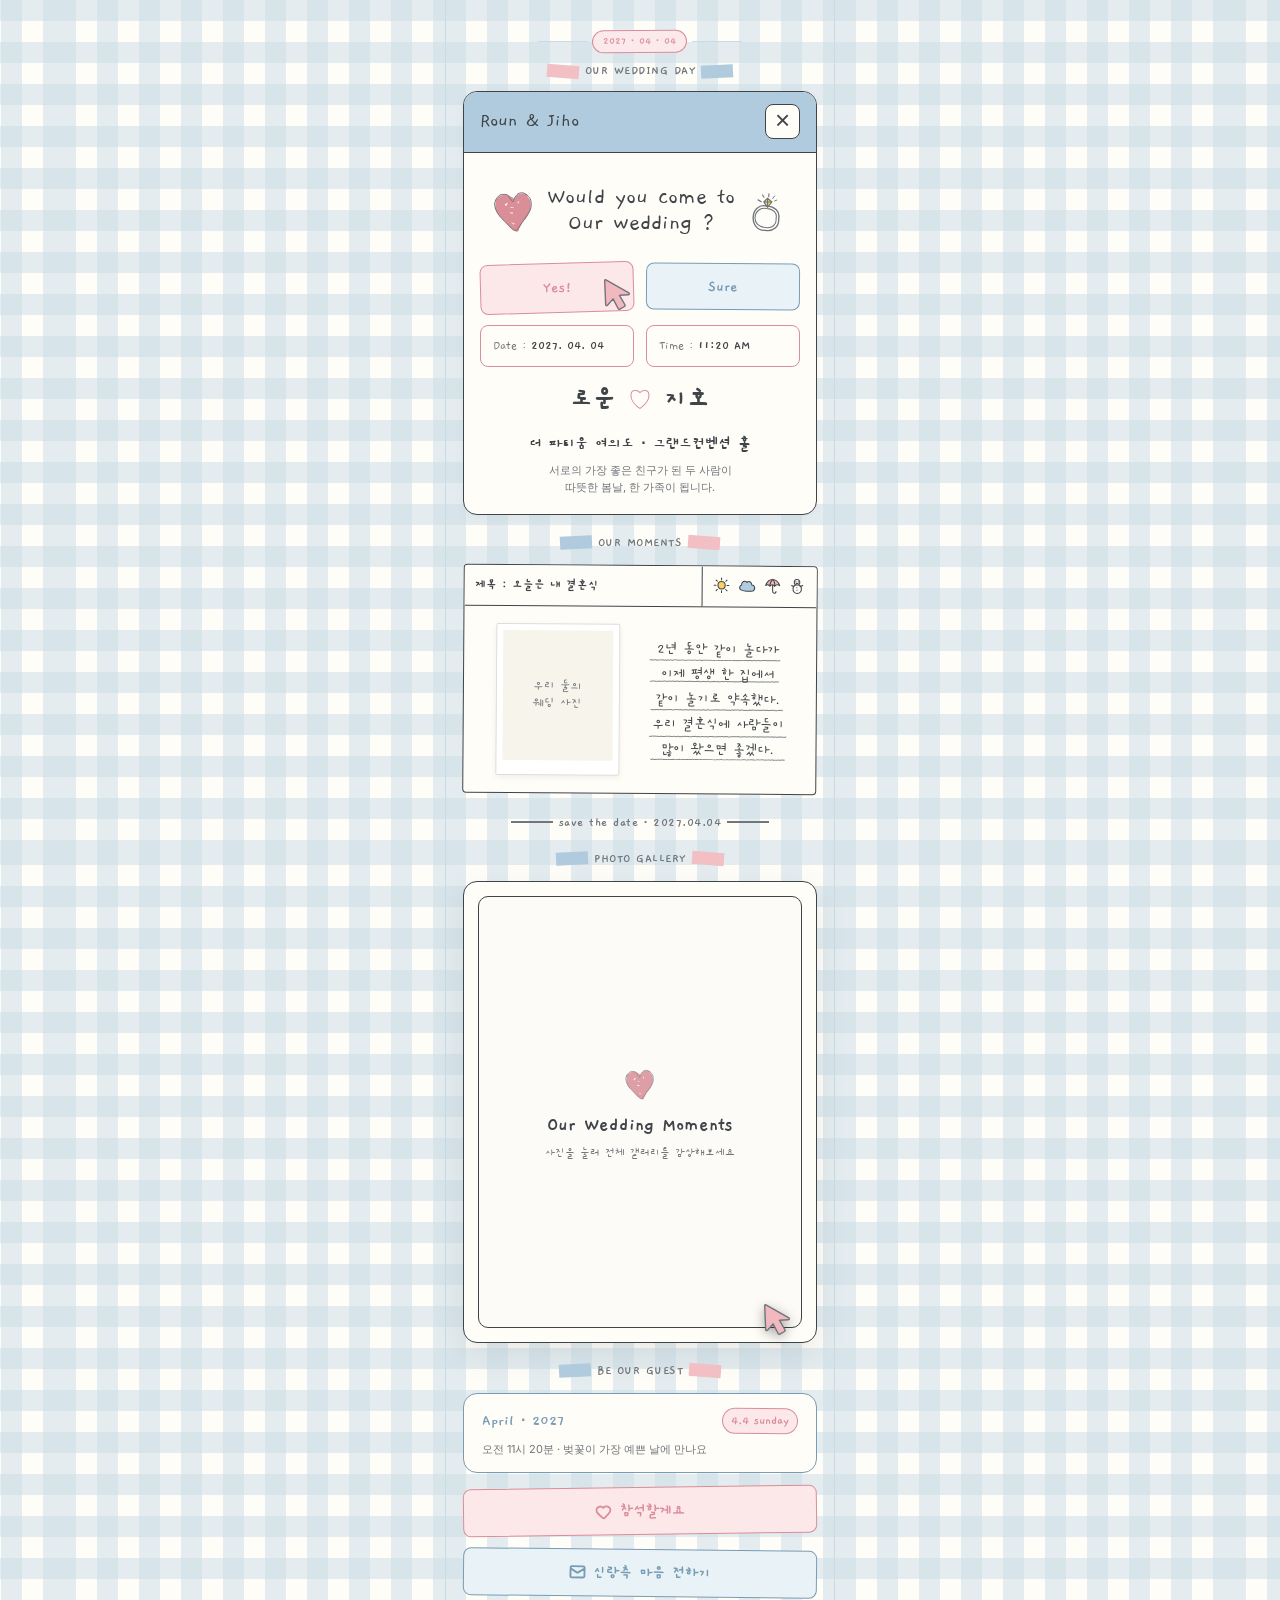
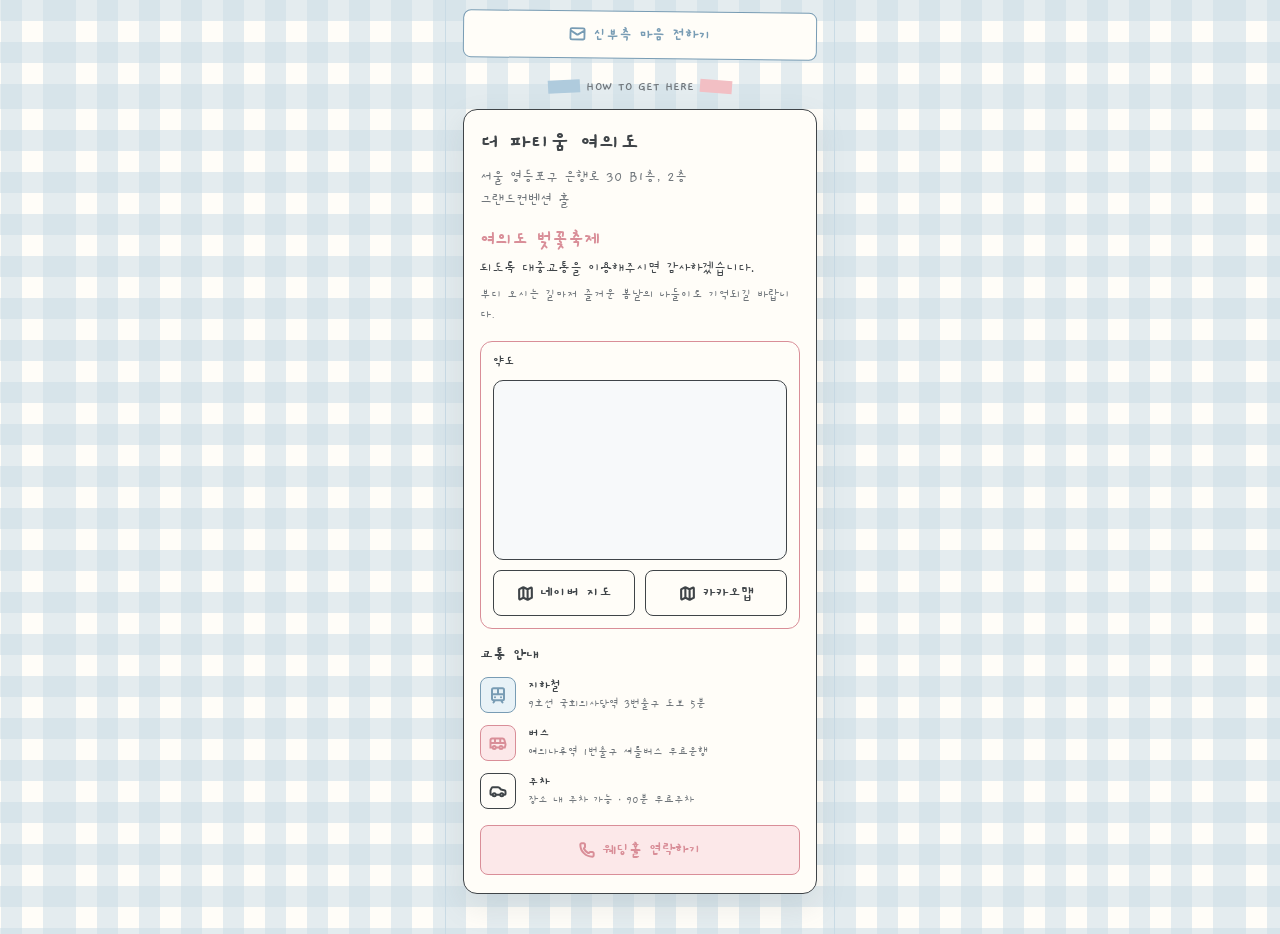
==== index.html @ 00b8d879 "feat: 모바일 청첩장 웹페이지 및 디자인 하네스 아키텍처 구축" ====
<!doctype html>
<html lang="ko">
  <head>
    <meta charset="UTF-8" />
    <meta name="viewport" content="width=device-width, initial-scale=1.0" />
    <title>로운 & 지호 모바일 청첩장</title>
    <link rel="stylesheet" href="css/style.css" />
    <!-- Naver Maps Open API v3 SDK (Injected securely via GitHub Secrets / Actions) -->
    <script type="text/javascript" src="https://oapi.map.naver.com/openapi/v3/maps.js?ncpKeyId=__NAVER_MAP_KEY__"></script>
  </head>
  <body>
    <div class="invitation-container">
      <!-- Checkered Background Paper -->
      <img src="assets/background_checkered_paper.svg" alt="" class="bg-checkered" aria-hidden="true" />

      <main class="content-layer">
        <!-- ======================================================
           Page 01 / Invitation
           ====================================================== -->
        <section class="page-section" id="section-invitation">
          <!-- Section divider tape -->
          <div class="tape-divider">
            <div class="tape-line"></div>
            <div class="sticker-badge">2027 · 04 · 04</div>
            <div class="tape-line"></div>
          </div>

          <!-- Tape label -->
          <div class="section-tape-label" style="margin-top: 10px; margin-bottom: 12px">
            <span class="tape-deco-pink"></span>
            <span class="tape-title">OUR WEDDING DAY</span>
            <span class="tape-deco-blue"></span>
          </div>

          <!-- Invitation Window -->
          <article class="window-card">
            <!-- Window Header -->
            <header class="window-header">
              <h1 class="window-header-title">Roun & Jiho</h1>
              <button type="button" class="window-close-btn" aria-label="닫기">×</button>
            </header>

            <!-- Window Content -->
            <div class="window-body">
              <!-- Invitation Question Box -->
              <div class="invitation-question-box">
                <img src="assets/icon_heart_large.svg" alt="" width="47" height="56" aria-hidden="true" />
                <p class="title-text">Would you come to<br />Our wedding ?</p>
                <img src="assets/ring_doodle.svg" alt="" width="45" height="45" aria-hidden="true" />
              </div>

              <!-- Response Choices -->
              <div class="response-choices-container">
                <button type="button" class="btn-choice-pink" id="btn-choice-yes">Yes!</button>
                <button type="button" class="btn-choice-blue" id="btn-choice-sure">Sure</button>
                <img src="assets/icon_cursor.svg" alt="" class="cursor-pointer-icon" width="24" height="24" aria-hidden="true" />
              </div>

              <!-- Schedule Fields -->
              <div class="schedule-row">
                <div class="info-field-badge">
                  <span class="info-field-label">Date :</span>
                  <span class="info-field-value">2027. 04. 04</span>
                </div>
                <div class="info-field-badge">
                  <span class="info-field-label">Time :</span>
                  <span class="info-field-value">11:20 AM</span>
                </div>
              </div>

              <!-- Couple Title -->
              <div class="couple-title-row">
                <span class="couple-name">로운</span>
                <span class="couple-heart">♡</span>
                <span class="couple-name">지호</span>
              </div>

              <!-- Venue Note -->
              <div class="venue-note">
                <p class="venue-note-title">더 파티움 여의도 · 그랜드컨벤션 홀</p>
                <p class="venue-note-sub">서로의 가장 좋은 친구가 된 두 사람이<br />따뜻한 봄날, 한 가족이 됩니다.</p>
              </div>
            </div>
          </article>

          <!-- Photo Diary Section Tape -->
          <div class="section-tape-label" style="margin-top: 20px; margin-bottom: 14px">
            <span class="tape-deco-blue"></span>
            <span class="tape-title">OUR MOMENTS</span>
            <span class="tape-deco-pink"></span>
          </div>

          <!-- Newspaper / Photo Diary Card -->
          <article class="newspaper-card">
            <header class="newspaper-header">
              <div class="newspaper-title-cell">
                <span>제목 : 오늘은 내 결혼식</span>
              </div>
              <div class="newspaper-weather-cell">
                <img src="assets/icon_sun.svg" alt="맑음" width="19" height="19" />
                <img src="assets/icon_cloud.svg" alt="구름" width="19" height="19" />
                <img src="assets/icon_rain.svg" alt="비" width="19" height="19" />
                <img src="assets/icon_snowman.svg" alt="눈사람" width="19" height="19" />
              </div>
            </header>
            <div class="newspaper-body">
              <div class="polaroid-photo-frame">
                <div class="polaroid-img" style="display: flex; align-items: center; justify-content: center; font-size: 13px; color: var(--color-muted); text-align: center; line-height: 1.3">우리 둘의<br />웨딩 사진</div>
              </div>
              <div class="diary-text-col">
                <img src="assets/handwritten_underlines.svg" alt="" class="diary-underlines" aria-hidden="true" />
                <p class="diary-p">2년 동안 같이 놀다가<br />이제 평생 한 집에서<br />같이 놀기로 약속했다.</p>
                <p class="diary-p">우리 결혼식에 사람들이<br />많이 왔으면 좋겠다.</p>
              </div>
            </div>
          </article>

          <!-- Save the Date Note -->
          <div class="section-tape-label" style="margin: 20px">
            <div style="width: 42px; height: 2px; background-color: var(--color-muted)"></div>
            <span class="tape-title" style="font-size: 13px">save the date · 2027.04.04</span>
            <div style="width: 42px; height: 2px; background-color: var(--color-muted)"></div>
          </div>
          <!-- ======================================================
           Page 02 / Story & Gallery
           ====================================================== -->
          <section class="page-section" id="section-story">
            <!-- Gallery Section Tape -->
            <div class="section-tape-label" style="margin-top: 20px; margin-bottom: 14px">
              <span class="tape-deco-blue"></span>
              <span class="tape-title">PHOTO GALLERY</span>
              <span class="tape-deco-pink"></span>
            </div>

            <!-- Photo Gallery Card -->
            <article class="photo-card" id="btn-gallery-open">
              <div class="photo-card-inner">
                <div class="photo-frame-cover">
                  <!-- 대표 웨딩 사진 (src에 실제 사진 파일 경로를 지정하세요) -->
                  <img src="assets/photo_main.jpg" alt="대표 웨딩 사진" class="photo-main-img" onerror="this.style.display='none'; this.nextElementSibling.style.display='flex';" />
                  
                  <!-- 사진이 없을 때 기본 표시되는 프레임 -->
                  <div class="photo-placeholder-content" style="display: none;">
                    <img src="assets/icon_heart_large.svg" alt="" width="36" height="42" class="photo-placeholder-heart" />
                    <span class="photo-cover-text">Our Wedding Moments</span>
                    <span class="photo-cover-sub">사진을 눌러 전체 갤러리를 감상해보세요</span>
                  </div>
                </div>

                <!-- Bottom-Right Cursor Icon -->
                <div class="photo-cursor-badge">
                  <img src="assets/icon_cursor.svg" alt="" class="cursor-pointer-icon" width="30" height="32" aria-hidden="true" />
                </div>
              </div>
            </article>
          </section>
          <!-- Calendar Sticker Box -->
           <section class="page-section" id="section-directions" style="margin-top: 10px">
          
          <div class="section-tape-label" style="margin-bottom: 14px; margin-top: 20px;">
            <span class="tape-deco-blue"></span>
            <span class="tape-title">BE OUR GUEST</span>
            <span class="tape-deco-pink"></span>
          </div>
          <div class="calendar-card">
            <div class="calendar-header">
              <span class="calendar-month">April · 2027</span>
              <span class="calendar-date-pill">4.4 sunday</span>
            </div>
            <p class="calendar-desc">오전 11시 20분 · 벚꽃이 가장 예쁜 날에 만나요</p>
          </div>

          <!-- Bottom Response Buttons -->
          <div class="response-choices-container" style="margin-top: 14px">
            <button type="button" class="btn-choice-pink" style="height: 48.4px" id="btn-attend">
              <img src="assets/icon_heart_small.svg" alt="" width="17" height="17" aria-hidden="true" />
              <span>참석할게요</span>
            </button>
          </div>
          <div class="response-choices-container" style="margin-top: 14px">
            <button type="button" class="btn-choice-blue" style="height: 47.8px" id="btn-convey">
              <img src="assets/icon_mail.svg" alt="" width="17" height="17" aria-hidden="true" />
              <span>신랑측 마음 전하기</span>
            </button>
          </div>
          <div class="response-choices-container" style="margin-top: 14px">
            <button type="button" class="btn-choice-white" style="height: 47.8px" id="btn-convey">
              <img src="assets/icon_mail.svg" alt="" width="17" height="17" aria-hidden="true" />
              <span>신부측 마음 전하기</span>
            </button>
          </div>
        </section>

        <!-- ======================================================
           Page 03 / Directions
           ====================================================== -->
        <section class="page-section" id="section-directions" style="margin-top: 20px">
          <!-- Directions Section Tape -->
          <div class="section-tape-label" style="margin-bottom: 14px">
            <span class="tape-deco-blue"></span>
            <span class="tape-title">HOW TO GET HERE</span>
            <span class="tape-deco-pink"></span>
          </div>

          <!-- Way to Venue Card -->
          <article class="directions-card">
            <!-- Venue Header -->
            <div class="venue-header-box">
              <h2 class="venue-name-lg">더 파티움 여의도</h2>
              <p class="venue-address-text">서울 영등포구 은행로 30 B1층, 2층<br />그랜드컨벤션 홀</p>
            </div>

            <!-- Festival Notice -->
            <div class="notice-box">
              <h3 class="notice-badge-title">여의도 벚꽃축제</h3>
              <p class="notice-main-text">되도록 대중교통을 이용해주시면 감사하겠습니다.</p>
              <p class="notice-sub-text">부디 오시는 길마저 즐거운 봄날의 나들이로 기억되길 바랍니다.</p>
            </div>

            <!-- Mini Map Box -->
            <div class="mini-map-box">
              <span class="mini-map-header">약도</span>

              <div class="mini-map-canvas" id="map-area"></div>

              <!-- Map Provider App Buttons -->
              <div class="map-provider-buttons">
                <a href="https://map.naver.com" target="_blank" rel="noopener noreferrer" class="btn-map-app">
                  <img src="assets/icon_map.svg" alt="" width="17" height="17" aria-hidden="true" />
                  <span>네이버 지도</span>
                </a>
                <a href="https://map.kakao.com" target="_blank" rel="noopener noreferrer" class="btn-map-app">
                  <img src="assets/icon_map.svg" alt="" width="17" height="17" aria-hidden="true" />
                  <span>카카오맵</span>
                </a>
              </div>
            </div>

            <!-- Transportation Rows -->
            <div class="transport-section">
              <h3 class="transport-heading">교통 안내</h3>

              <!-- Subway -->
              <div class="transport-row">
                <div class="transport-icon-box transport-icon-subway">
                  <img src="assets/icon_train.svg" alt="지하철" width="18" height="18" />
                </div>
                <div class="transport-info-col">
                  <span class="transport-type-label">지하철</span>
                  <p class="transport-detail-desc">9호선 국회의사당역 3번출구 도보 5분</p>
                </div>
              </div>

              <!-- Bus -->
              <div class="transport-row">
                <div class="transport-icon-box transport-icon-bus">
                  <img src="assets/icon_bus.svg" alt="버스" width="18" height="18" />
                </div>
                <div class="transport-info-col">
                  <span class="transport-type-label">버스</span>
                  <p class="transport-detail-desc">여의나루역 1번출구 셔틀버스 무료운행<br /></p>
                </div>
              </div>

              <!-- Parking -->
              <div class="transport-row">
                <div class="transport-icon-box transport-icon-parking">
                  <img src="assets/icon_car.svg" alt="주차" width="18" height="18" />
                </div>
                <div class="transport-info-col">
                  <span class="transport-type-label">주차</span>
                  <p class="transport-detail-desc">장소 내 주차 가능 · 90분 무료주차</p>
                </div>
              </div>
            </div>

            <!-- Actions: Contact Hall -->
            <a href="tel:02-784-0000" class="btn-contact-hall">
              <img src="assets/icon_phone.svg" alt="" width="16" height="16" aria-hidden="true" />
              <span>웨딩홀 연락하기</span>
            </a>
          </article>
        </section>
      </main>
    </div>

    <!-- Fullscreen Photo Gallery Modal -->
    <div id="gallery-modal" class="gallery-fullscreen-modal" aria-hidden="true">
      <!-- White Close Button on Top Right -->
      <button type="button" class="gallery-modal-close-btn" id="btn-gallery-close" aria-label="닫기">×</button>

      <!-- Horizontal Photo Slider -->
      <div class="gallery-slider-container">
        <div class="gallery-slide-item">
          <img src="assets/photo_01.jpg" alt="웨딩 사진 1" class="gallery-slide-img" onerror="this.style.display='none'; this.nextElementSibling.style.display='flex';" />
          <div class="gallery-slide-fallback" style="display: none;">웨딩 사진 01</div>
        </div>
        <div class="gallery-slide-item">
          <img src="assets/photo_02.jpg" alt="웨딩 사진 2" class="gallery-slide-img" onerror="this.style.display='none'; this.nextElementSibling.style.display='flex';" />
          <div class="gallery-slide-fallback" style="display: none;">웨딩 사진 02</div>
        </div>
        <div class="gallery-slide-item">
          <img src="assets/photo_03.jpg" alt="웨딩 사진 3" class="gallery-slide-img" onerror="this.style.display='none'; this.nextElementSibling.style.display='flex';" />
          <div class="gallery-slide-fallback" style="display: none;">웨딩 사진 03</div>
        </div>
        <div class="gallery-slide-item">
          <img src="assets/photo_04.jpg" alt="웨딩 사진 4" class="gallery-slide-img" onerror="this.style.display='none'; this.nextElementSibling.style.display='flex';" />
          <div class="gallery-slide-fallback" style="display: none;">웨딩 사진 04</div>
        </div>
        <div class="gallery-slide-item">
          <img src="assets/photo_05.jpg" alt="웨딩 사진 5" class="gallery-slide-img" onerror="this.style.display='none'; this.nextElementSibling.style.display='flex';" />
          <div class="gallery-slide-fallback" style="display: none;">웨딩 사진 05</div>
        </div>
        <div class="gallery-slide-item">
          <img src="assets/photo_06.jpg" alt="웨딩 사진 6" class="gallery-slide-img" onerror="this.style.display='none'; this.nextElementSibling.style.display='flex';" />
          <div class="gallery-slide-fallback" style="display: none;">웨딩 사진 06</div>
        </div>
      </div>
    </div>

    <script src="js/main.js"></script>
  </body>
</html>
---- css/style.css ----
@import url("https://fonts.googleapis.com/css2?family=Gaegu:wght@400;700&family=Inter:wght@400;700&display=swap");

:root {
  /* Color Tokens */
  --bg-canvas: #eae7df;
  --bg-paper: #fffdf8;
  --color-slate: #3f4448;
  --color-muted: #70767b;

  --color-pink-primary: #d98e98;
  --color-pink-accent: #72689c;
  --color-pink-tape: #f2bfc4;
  --color-pink-badge: #fbe9eb;
  --color-pink-btn: #fce8e9;

  --color-blue-primary: #789cb4;
  --color-blue-accent: #afcbdd;
  --color-blue-border: #c9dbe5;
  --color-blue-soft: #e8f2f7;

  /* Typography */
  --font-gaegu: "Gaegu", cursive, sans-serif;
  --font-inter: "Inter", sans-serif;

  /* Layout */
  --container-width: 390px;
}

* {
  box-sizing: border-box;
  margin: 0;
  padding: 0;
}

button,
input,
select,
textarea,
a {
  font-family: inherit;
}

body {
  background-color: var(--bg-paper);
  background-image: url("../assets/background_checkered_paper.svg");
  background-repeat: repeat;
  background-position: top center;
  background-size: 390px auto;
  color: var(--color-slate);
  font-family: var(--font-gaegu);
  display: flex;
  justify-content: center;
  align-items: flex-start;
  min-height: 100vh;
  margin: 0;
  padding: 0;
  -webkit-font-smoothing: antialiased;
  -moz-osx-font-smoothing: grayscale;
  text-rendering: optimizeLegibility;
}

.invitation-container {
  position: relative;
  width: 100%;
  max-width: var(--container-width);
  min-height: 100vh;
  background-color: transparent;
  border-left: 1px solid var(--color-blue-border);
  border-right: 1px solid var(--color-blue-border);
  padding: 30px 17px 40px;
  display: flex;
  flex-direction: column;
  gap: 16px;
}

.bg-checkered {
  display: none;
}

.content-layer {
  position: relative;
  z-index: 10;
  display: flex;
  flex-direction: column;
  gap: 20px;
  width: 100%;
}

/* ==========================================================
   2단계 & 3단계: 공통 UI 컴포넌트 및 레이아웃 스타일
   ========================================================== */

/* 1. Section Divider Tape & Badges */
.tape-divider {
  display: flex;
  align-items: center;
  justify-content: center;
  gap: 4px;
}

.tape-line {
  width: 50px;
  height: 1.5px;
  background-color: var(--color-blue-border);
}

.sticker-badge {
  display: inline-flex;
  align-items: center;
  justify-content: center;
  padding: 3px 10px;
  background-color: var(--color-pink-badge);
  border: 1px solid var(--color-pink-primary);
  border-radius: 999px;
  color: var(--color-pink-primary);
  font-size: 11px;
  font-weight: 700;
  white-space: nowrap;
  transform: rotate(-0.5deg);
}

.section-tape-label {
  display: flex;
  align-items: center;
  justify-content: center;
  gap: 6px;
}

.tape-deco-pink {
  width: 32px;
  height: 13px;
  background-color: var(--color-pink-tape);
  display: inline-block;
  transform: rotate(4.1deg);
}

.tape-deco-blue {
  width: 32px;
  height: 13px;
  background-color: var(--color-blue-accent);
  display: inline-block;
  transform: rotate(-2.9deg);
}

.tape-title {
  font-size: 13px;
  font-weight: 700;
  color: var(--color-muted);
  letter-spacing: 0.5px;
}

/* 2. Window Container Component */
.window-card {
  width: 100%;
  background-color: var(--bg-paper);
  border: 1.4px solid var(--color-slate);
  border-radius: 14px;
  overflow: hidden;
  box-shadow: 0 4px 12px rgba(0, 0, 0, 0.03);
}

.window-header {
  height: 60.5px;
  padding: 0 16px;
  background-color: var(--color-blue-accent);
  border-bottom: 1.5px solid var(--color-slate);
  display: flex;
  justify-content: space-between;
  align-items: center;
}

.window-header-title {
  font-size: 20px;
  font-weight: 400;
  color: var(--color-slate);
}

.window-close-btn {
  width: 34.6px;
  height: 34.6px;
  background-color: var(--bg-paper);
  border: 1.5px solid var(--color-slate);
  border-radius: 8px;
  display: flex;
  align-items: center;
  justify-content: center;
  font-size: 26px;
  line-height: 1;
  color: var(--color-slate);
  cursor: pointer;
  transition:
    transform 0.15s ease,
    background-color 0.15s ease;
}

.window-close-btn:active {
  transform: scale(0.92);
  background-color: var(--color-pink-btn);
}

.window-body {
  padding: 18px 16px;
  display: flex;
  flex-direction: column;
  gap: 12px;
}

/* 3. Invitation Question & Cursor */
.invitation-question-box {
  display: flex;
  align-items: center;
  justify-content: space-between;
  padding: 0 10px;
  min-height: 80px;
}

.invitation-question-box .title-text {
  font-size: 24px;
  font-weight: 400;
  line-height: 1.05;
  text-align: center;
  color: var(--color-slate);
}

.response-choices-container {
  position: relative;
  display: flex;
  gap: 12px;
  width: 100%;
}

.btn-choice-white {
  flex: 1;
  height: 50.3px;
  background-color: var(--bg-paper);
  border: 1.2px solid var(--color-blue-primary);
  border-radius: 8px;
  display: flex;
  align-items: center;
  justify-content: center;
  gap: 8px;
  font-size: 16px;
  font-weight: 700;
  color: var(--color-blue-primary);
  cursor: pointer;
  text-decoration: none;
  font-family: inherit;
  transition:
    transform 0.12s ease,
    opacity 0.12s ease;
}

/* 체크1 */
.btn-choice-pink {
  flex: 1;
  height: 50.3px;
  background-color: var(--color-pink-btn);
  border: 1.2px solid var(--color-pink-primary);
  border-radius: 8px;
  display: flex;
  align-items: center;
  justify-content: center;
  gap: 8px;
  font-size: 16px;
  font-weight: 700;
  color: var(--color-pink-primary);
  cursor: pointer;
  text-decoration: none;
  font-family: inherit;
  transition:
    transform 0.12s ease,
    opacity 0.12s ease;
}

#btn-choice-yes {
  transform: rotate(-1.6deg);
}

#btn-choice-yes:active {
  transform: rotate(-1.6deg) scale(0.96);
  opacity: 0.85;
}

#btn-attend {
  transform: rotate(-0.8deg);
}

#btn-attend:active {
  transform: rotate(-0.8deg) scale(0.96);
  opacity: 0.85;
}

.btn-choice-blue {
  flex: 1;
  height: 47px;
  background-color: var(--color-blue-soft);
  border: 1.2px solid var(--color-blue-primary);
  border-radius: 8px;
  display: flex;
  align-items: center;
  justify-content: center;
  gap: 8px;
  font-size: 16px;
  font-weight: 700;
  color: var(--color-blue-primary);
  cursor: pointer;
  text-decoration: none;
  font-family: inherit;
  transition:
    transform 0.12s ease,
    opacity 0.12s ease;
}

#btn-choice-sure {
  transform: rotate(0.4deg);
}

#btn-choice-sure:active {
  transform: rotate(0.4deg) scale(0.96);
  opacity: 0.85;
}

#btn-convey {
  transform: rotate(0.6deg);
}

#btn-convey:active {
  transform: rotate(0.6deg) scale(0.96);
  opacity: 0.85;
}

.cursor-pointer-icon {
  position: absolute;
  top: 16px;
  left: 38%;
  pointer-events: none;
  z-index: 5;
  animation: floatCursor 2s ease-in-out infinite;
}

@keyframes floatCursor {
  0%,
  100% {
    transform: translateY(0);
  }
  50% {
    transform: translateY(-4px);
  }
}

/* 4. Schedule & Info Fields */
.schedule-row {
  display: flex;
  gap: 12px;
  width: 100%;
}

.info-field-badge {
  flex: 1;
  height: 42px;
  padding: 0 12px;
  background-color: var(--bg-paper);
  border: 1px solid var(--color-pink-primary);
  border-radius: 8px;
  display: flex;
  align-items: center;
  gap: 4px;
}

.info-field-label {
  font-size: 13px;
  font-weight: 400;
  color: var(--color-muted);
}

.info-field-value {
  font-size: 13px;
  font-weight: 700;
  color: var(--color-slate);
}

/* 5. Couple Title Row */
.couple-title-row {
  display: flex;
  align-items: center;
  justify-content: center;
  gap: 12px;
  padding: 4px 0;
}

.couple-name {
  font-size: 28px;
  font-weight: 700;
  color: var(--color-slate);
}

.couple-heart {
  font-size: 24px;
  color: var(--color-pink-primary);
}

.venue-note {
  display: flex;
  flex-direction: column;
  gap: 8px;
  text-align: center;
}

.venue-note-title {
  font-size: 16px;
  font-weight: 700;
  color: var(--color-slate);
}

.venue-note-sub {
  font-family: var(--font-inter);
  font-size: 11px;
  line-height: 1.55;
  color: var(--color-muted);
}

/* 6. Calendar Sticker Box */
.calendar-card {
  width: 100%;
  background-color: var(--bg-paper);
  border: 1px solid var(--color-blue-primary);
  border-radius: 14px;
  padding: 14px 18px;
  display: flex;
  flex-direction: column;
  gap: 8px;
}

.calendar-header {
  display: flex;
  justify-content: space-between;
  align-items: center;
}

.calendar-month {
  font-size: 16px;
  font-weight: 700;
  color: var(--color-blue-primary);
}

.calendar-date-pill {
  padding: 4px 8px;
  background-color: var(--color-pink-btn);
  border: 1px solid var(--color-pink-primary);
  border-radius: 99px;
  font-size: 13px;
  font-weight: 700;
  color: var(--color-pink-primary);
  transform: rotate(0.4deg);
}

.calendar-desc {
  font-family: var(--font-inter);
  font-size: 11px;
  line-height: 1.45;
  color: var(--color-muted);
}

/* 7. Newspaper / Photo Diary Card */
.newspaper-card {
  position: relative;
  width: 100%;
  background-color: var(--bg-paper);
  border: 1.6px solid var(--color-slate);
  border-radius: 4px;
  overflow: hidden;
  transform: rotate(0.4deg);
}

.newspaper-header {
  height: 40.5px;
  background-color: var(--bg-paper);
  border-bottom: 1.6px solid var(--color-slate);
  display: flex;
  justify-content: space-between;
  align-items: stretch;
}

.newspaper-title-cell {
  flex: 1;
  padding: 6px 10px;
  border-right: 1.6px solid var(--color-slate);
  display: flex;
  align-items: center;
  font-size: 13px;
  font-weight: 700;
  color: var(--color-slate);
}

.newspaper-weather-cell {
  padding: 6px 10px;
  display: flex;
  align-items: center;
  gap: 6px;
}

.newspaper-body {
  padding: 12px;
  display: flex;
  align-items: center;
  justify-content: center;
  gap: 12px;
  min-height: 186.5px;
}

.polaroid-photo-frame {
  margin-left: 20px;
  padding: 6px 6px 14px;
  background-color: #ffffff;
  border: 1px solid #e0ded7;
  border-radius: 2px;
  box-shadow: 0 2px 6px rgba(0, 0, 0, 0.06);
  flex-shrink: 0;
}

.polaroid-img {
  width: 110px;
  height: 130px;
  object-fit: cover;
  display: block;
  background-color: #f7f4ec;
}

.diary-text-col {
  position: relative;
  flex: 1;
  display: flex;
  flex-direction: column;
  align-items: center;
  justify-content: center;
  text-align: center;
  gap: 0;
}

.diary-p {
  font-size: 15px;
  font-weight: 400;
  line-height: 25px;
  color: var(--color-slate);
  text-align: center;
  margin: 0;
  position: relative;
  z-index: 2;
}

.diary-underlines {
  position: absolute;
  top: 22px;
  left: 50%;
  transform: translateX(-50%);
  pointer-events: none;
  z-index: 1;
  width: 138px;
  height: 101px;
  opacity: 0.85;
}

/* 8. Photo Card (Styled after directions-card) */
.photo-card {
  width: 100%;
  background-color: var(--bg-paper);
  border: 1.4px solid var(--color-slate);
  border-radius: 14px;
  padding: 14px;
  display: flex;
  flex-direction: column;
  box-shadow: 0px 12px 30px 0px rgba(107, 122, 130, 0.14);
  cursor: pointer;
  transition: transform 0.15s ease, box-shadow 0.15s ease;
}

.photo-card:active {
  transform: scale(0.985);
}

.photo-card-inner {
  position: relative;
  width: 100%;
}

.photo-frame-cover {
  width: 100%;
  aspect-ratio: 3 / 4;
  background-color: #fdfbf7;
  border: 1.2px solid var(--color-slate);
  border-radius: 10px;
  display: flex;
  align-items: center;
  justify-content: center;
  overflow: hidden;
  position: relative;
}

.photo-main-img {
  width: 100%;
  height: 100%;
  object-fit: cover;
  display: block;
}

.photo-placeholder-content {
  width: 100%;
  height: 100%;
  display: flex;
  flex-direction: column;
  align-items: center;
  justify-content: center;
  text-align: center;
  gap: 8px;
  padding: 24px 16px;
}

.photo-placeholder-heart {
  opacity: 0.85;
}

.photo-cover-text {
  font-size: 20px;
  font-weight: 700;
  color: var(--color-slate);
}

.photo-cover-sub {
  font-size: 12px;
  color: var(--color-muted);
}

/* Bottom-Right Cursor Hint */
.photo-cursor-badge {
  position: absolute;
  right: 40px;
  bottom: 40px;
  display: flex;
  align-items: center;
  justify-content: center;
  filter: drop-shadow(0px 3px 6px rgba(0, 0, 0, 0.35));
  animation: cursorBadgeBounce 1.8s infinite ease-in-out;
  z-index: 10;
  pointer-events: none;
}

.cursor-pointer-icon {
  width: 30px !important;
  height: 32px !important;
  display: block;
  flex-shrink: 0;
}

@keyframes cursorBadgeBounce {
  0%, 100% {
    transform: translateY(0);
  }
  50% {
    transform: translateY(-4px);
  }
}

/* ==========================================================
   Full Screen Photo Gallery Modal (Minimal Swipe Slider)
   ========================================================== */
.gallery-fullscreen-modal {
  position: fixed;
  inset: 0;
  z-index: 9999;
  display: none;
  background-color: rgba(0, 0, 0, 0.96);
  touch-action: pan-x;
  user-select: none;
  -webkit-user-select: none;
}

.gallery-fullscreen-modal.show {
  display: block;
}

/* White Close Button (Top-Right) */
.gallery-modal-close-btn {
  position: absolute;
  top: 16px;
  right: 18px;
  z-index: 10001;
  background: none;
  border: none;
  color: #ffffff;
  font-size: 24px;
  font-weight: 200;
  line-height: 1;
  cursor: pointer;
  padding: 8px;
  opacity: 0.65;
  transition: opacity 0.15s ease, transform 0.15s ease;
}

.gallery-modal-close-btn:active {
  opacity: 0.35;
  transform: scale(0.92);
}

/* Horizontal Slider Container */
.gallery-slider-container {
  width: 100vw;
  height: 100vh;
  display: flex;
  overflow-x: auto;
  overflow-y: hidden;
  scroll-snap-type: x mandatory;
  -webkit-overflow-scrolling: touch;
  scrollbar-width: none;
}

.gallery-slider-container::-webkit-scrollbar {
  display: none;
}

/* Slide Item */
.gallery-slide-item {
  flex: 0 0 100vw;
  width: 100vw;
  height: 100vh;
  scroll-snap-align: center;
  scroll-snap-stop: always;
  display: flex;
  align-items: center;
  justify-content: center;
  padding: 0;
  box-sizing: border-box;
  position: relative;
  overflow: hidden;
}

.gallery-slide-img {
  width: 100vw;
  height: 100vh;
  object-fit: cover;
  border-radius: 0;
  box-shadow: none;
  display: block;
}

.gallery-slide-fallback {
  width: 100vw;
  height: 100vh;
  background-color: #1a1e22;
  border: 1px dashed rgba(255, 255, 255, 0.2);
  display: flex;
  align-items: center;
  justify-content: center;
  color: rgba(255, 255, 255, 0.7);
  font-size: 18px;
  font-weight: 400;
  letter-spacing: 0.5px;
}

/* 9. Directions / Map Card */
.directions-card {
  width: 100%;
  background-color: var(--bg-paper);
  border: 1.4px solid var(--color-slate);
  border-radius: 14px;
  padding: 18px 16px;
  display: flex;
  flex-direction: column;
  gap: 16px;
  box-shadow: 0px 12px 30px 0px rgba(107, 122, 130, 0.14);
}

.venue-header-box {
  display: flex;
  flex-direction: column;
  gap: 8px;
}

.venue-name-lg {
  font-size: 24px;
  font-weight: 700;
  color: var(--color-slate);
}

.venue-address-text {
  font-size: 15px;
  font-weight: 400;
  line-height: 1.55;
  color: var(--color-muted);
}

.notice-box {
  display: flex;
  flex-direction: column;
  gap: 4px;
}

.notice-badge-title {
  font-size: 20px;
  font-weight: 700;
  color: var(--color-pink-primary);
}

.notice-main-text {
  font-size: 15px;
  font-weight: 400;
  line-height: 1.55;
  color: var(--color-slate);
}

.notice-sub-text {
  font-size: 13px;
  font-weight: 400;
  line-height: 1.55;
  color: var(--color-muted);
}

/* Mini Map & Actions */
.mini-map-box {
  background-color: var(--bg-paper);
  border: 1.2px solid var(--color-pink-primary);
  border-radius: 12px;
  padding: 12px;
  display: flex;
  flex-direction: column;
  gap: 10px;
}

.mini-map-header {
  font-size: 13px;
  font-weight: 700;
  color: var(--color-slate);
}

.mini-map-canvas {
  height: 180px;
  width: 100%;
  background-color: #f7f9fa;
  border: 1.2px solid var(--color-slate);
  border-radius: 10px;
  display: flex;
  align-items: center;
  justify-content: center;
}

.map-provider-buttons {
  display: flex;
  gap: 10px;
}

.btn-map-app {
  flex: 1;
  height: 46.6px;
  background-color: var(--bg-paper);
  border: 1.2px solid var(--color-slate);
  border-radius: 8px;
  display: flex;
  align-items: center;
  justify-content: center;
  gap: 6px;
  font-size: 16px;
  font-weight: 700;
  color: var(--color-slate);
  text-decoration: none;
  cursor: pointer;
  transition:
    transform 0.12s ease,
    background-color 0.12s ease;
}

.btn-map-app:active {
  transform: scale(0.96);
  background-color: #f0eee6; /* token-exempt: button active state background */
}

/* Transportation Rows */
.transport-section {
  display: flex;
  flex-direction: column;
  gap: 12px;
}

.transport-heading {
  font-size: 16px;
  font-weight: 700;
  color: var(--color-slate);
}

.transport-row {
  display: flex;
  align-items: center;
  gap: 12px;
}

.transport-icon-box {
  width: 36px;
  height: 36px;
  border-radius: 8px;
  display: flex;
  align-items: center;
  justify-content: center;
  flex-shrink: 0;
}

.transport-icon-subway {
  background-color: var(--color-blue-soft);
  border: 1.2px solid var(--color-blue-primary);
}

.transport-icon-bus {
  background-color: var(--color-pink-btn);
  border: 1.2px solid var(--color-pink-primary);
}

.transport-icon-parking {
  background-color: var(--bg-paper);
  border: 1.2px solid var(--color-slate);
}

.transport-info-col {
  display: flex;
  flex-direction: column;
  gap: 2px;
}

.transport-type-label {
  font-size: 13px;
  font-weight: 700;
  color: var(--color-slate);
}

.transport-detail-desc {
  font-size: 12px;
  line-height: 1.45;
  color: var(--color-muted);
}

/* Contact Button */
.btn-contact-hall {
  width: 100%;
  height: 49.4px;
  background-color: var(--color-pink-btn);
  border: 1.2px solid var(--color-pink-primary);
  border-radius: 8px;
  display: flex;
  align-items: center;
  justify-content: center;
  gap: 8px;
  font-size: 16px;
  font-weight: 700;
  color: var(--color-pink-primary);
  text-decoration: none;
  cursor: pointer;
  transition:
    transform 0.12s ease,
    opacity 0.12s ease;
}

.btn-contact-hall:active {
  transform: scale(0.97);
  opacity: 0.85;
}

/* ==========================================================
   4단계: 토스트 및 인터랙션 피드백
   ========================================================== */
.custom-toast {
  position: fixed;
  bottom: 24px;
  left: 50%;
  transform: translateX(-50%) translateY(100px);
  background: rgba(63, 68, 72, 0.95);
  color: #fffdf8;
  padding: 12px 20px;
  border-radius: 999px;
  font-size: 14px;
  font-weight: 700;
  box-shadow: 0 8px 24px rgba(0, 0, 0, 0.2);
  z-index: 1000;
  opacity: 0;
  transition:
    transform 0.3s cubic-bezier(0.175, 0.885, 0.32, 1.275),
    opacity 0.3s ease;
  pointer-events: none;
  white-space: nowrap;
  max-width: 90%;
  text-align: center;
}

.custom-toast.show {
  transform: translateX(-50%) translateY(0);
  opacity: 1;
}
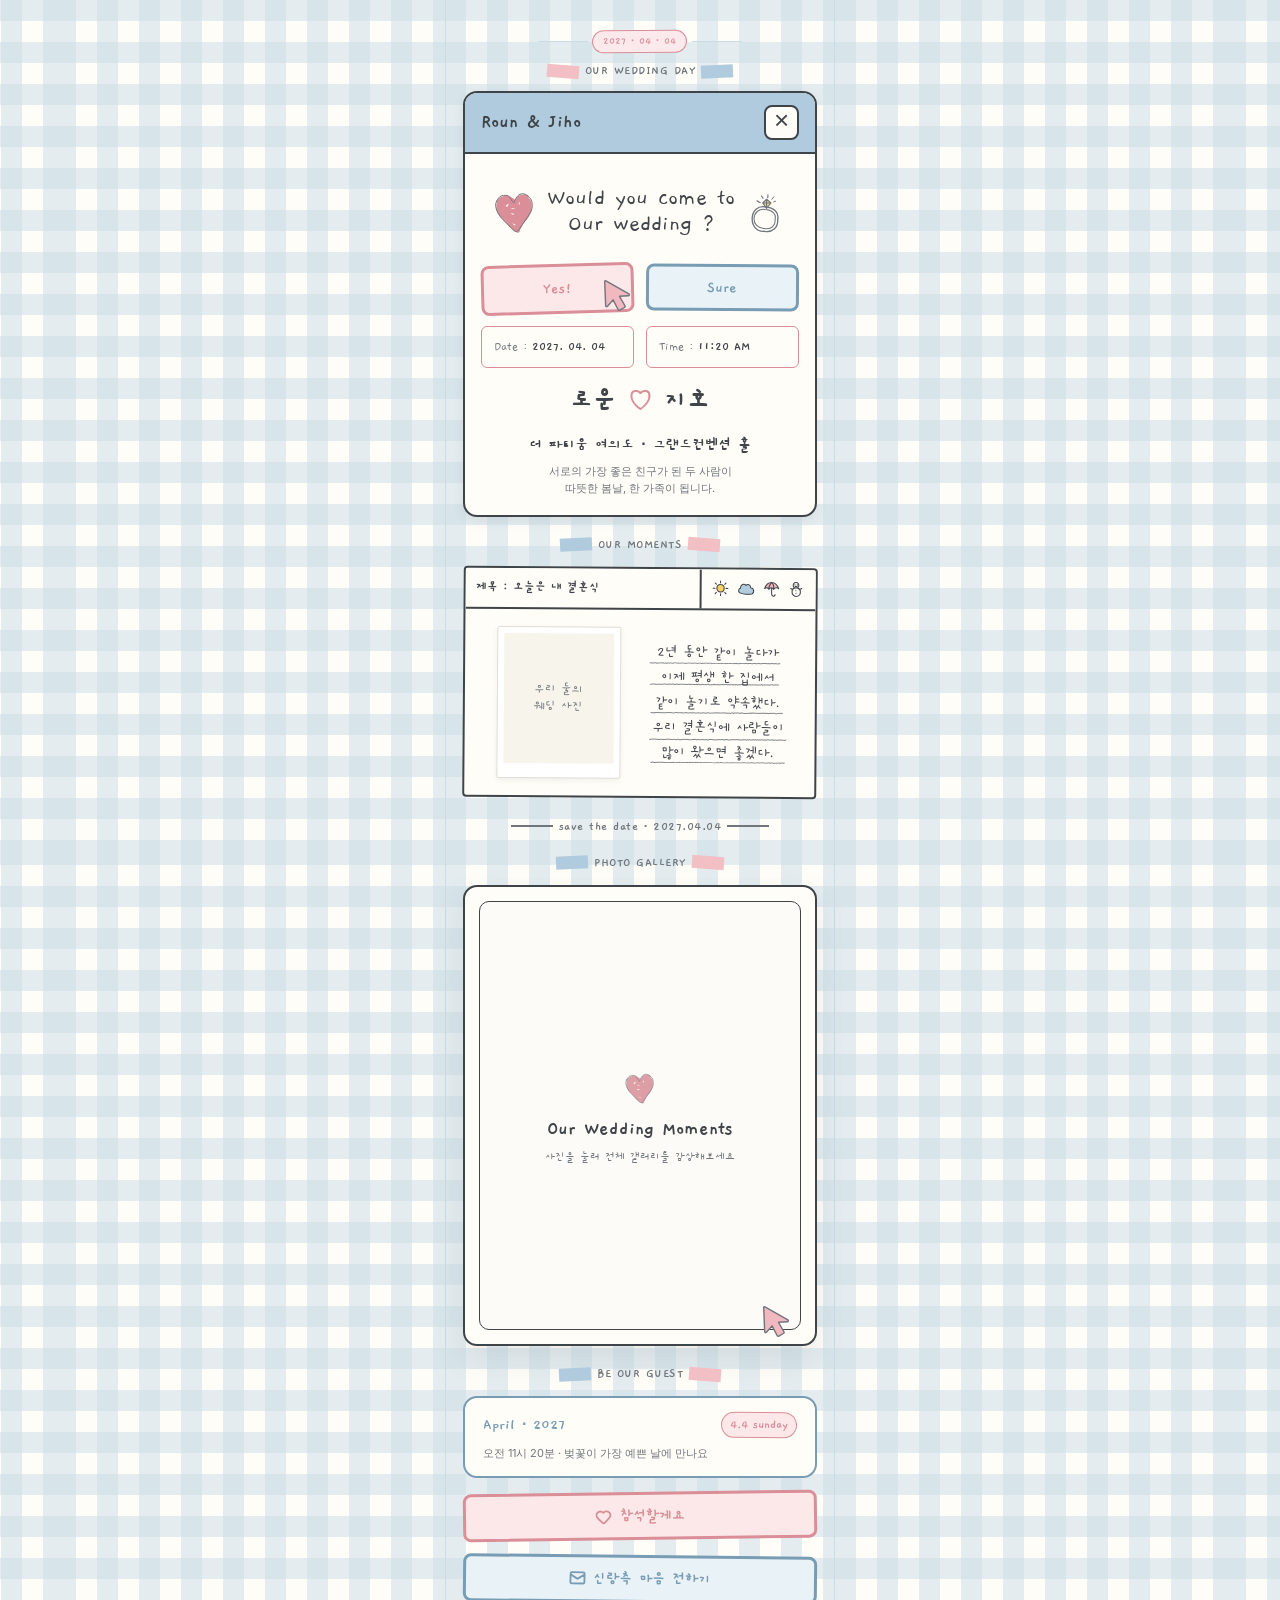
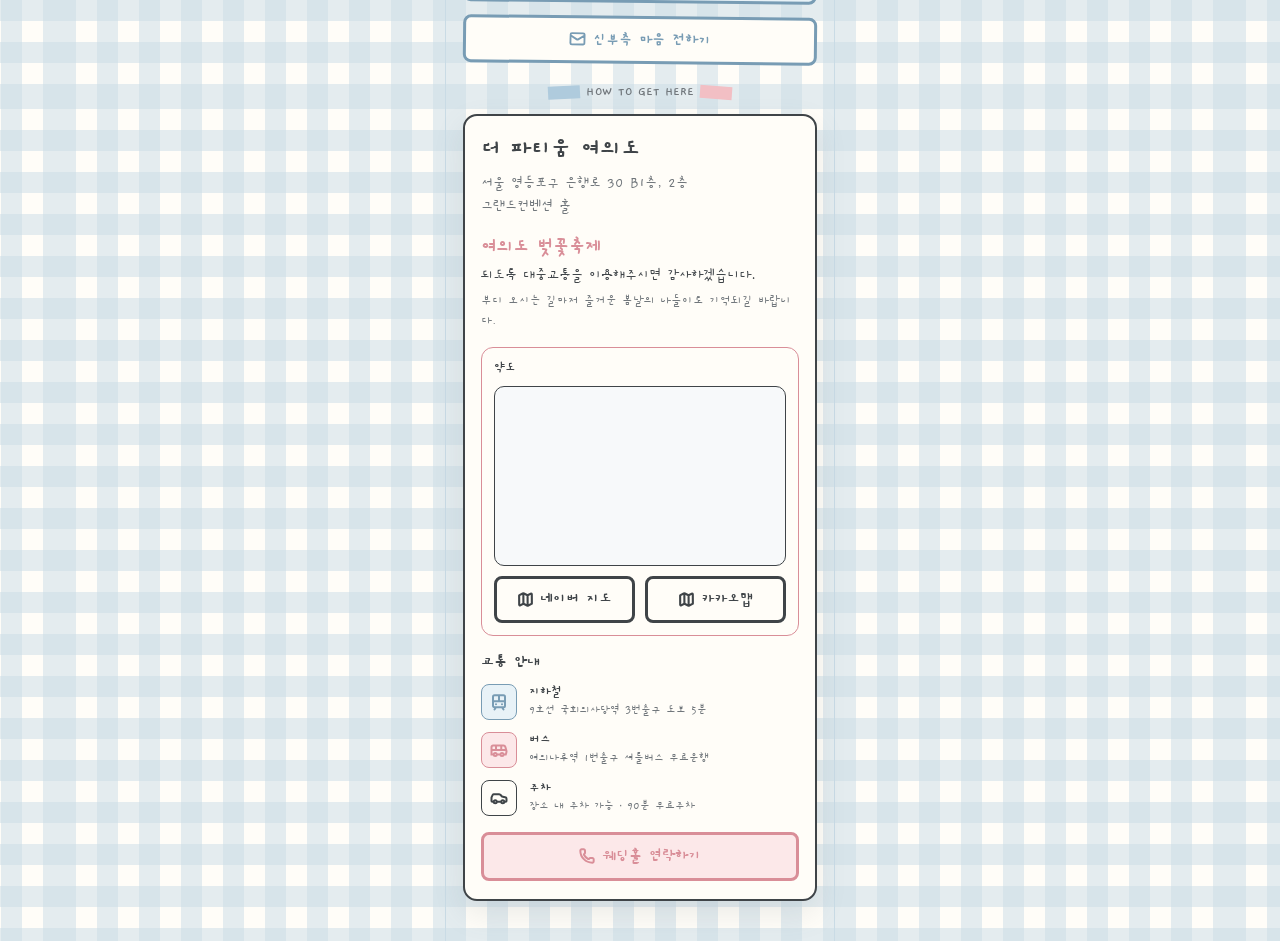
==== commit 16c30102: "feat: Enhance CSS variables for layout, borders, and shadows; update HTML and JS for improved struct" ====
--- a/index.html
+++ b/index.html
@@ -321,3 +321,4 @@
     <script src="js/main.js"></script>
   </body>
 </html>
+
--- a/css/style.css
+++ b/css/style.css
@@ -22,8 +22,20 @@
   --font-gaegu: "Gaegu", cursive, sans-serif;
   --font-inter: "Inter", sans-serif;
 
-  /* Layout */
+  /* Layout & Geometry */
   --container-width: 390px;
+  --radius-sm: 8px;
+  --radius-md: 12px;
+  --radius-lg: 16px;
+  --radius-pill: 9999px;
+
+  /* Border Widths */
+  --border-sm: 1.6px;
+  --border-md: 3px;
+  --border-lg: 2px;
+
+  /* Elevation */
+  --shadow-subtle: 0 4px 12px rgba(63, 68, 72, 0.08); /* token-exempt: subtle box shadow */
 }
 
 * {
@@ -110,8 +122,8 @@
   justify-content: center;
   padding: 3px 10px;
   background-color: var(--color-pink-badge);
-  border: 1px solid var(--color-pink-primary);
-  border-radius: 999px;
+  border: var(--border-sm) solid var(--color-pink-primary);
+  border-radius: var(--radius-pill);
   color: var(--color-pink-primary);
   font-size: 11px;
   font-weight: 700;
@@ -151,19 +163,20 @@
 
 /* 2. Window Container Component */
 .window-card {
-  width: 100%;
-  background-color: var(--bg-paper);
-  border: 1.4px solid var(--color-slate);
+  position: relative;
+  width: 100%;
+  background-color: var(--bg-paper);
+  border: var(--border-lg) solid var(--color-slate);
   border-radius: 14px;
   overflow: hidden;
-  box-shadow: 0 4px 12px rgba(0, 0, 0, 0.03);
+  box-shadow: var(--shadow-subtle);
 }
 
 .window-header {
   height: 60.5px;
   padding: 0 16px;
   background-color: var(--color-blue-accent);
-  border-bottom: 1.5px solid var(--color-slate);
+  border-bottom: var(--border-lg) solid var(--color-slate);
   display: flex;
   justify-content: space-between;
   align-items: center;
@@ -171,7 +184,7 @@
 
 .window-header-title {
   font-size: 20px;
-  font-weight: 400;
+  font-weight: 700;
   color: var(--color-slate);
 }
 
@@ -179,7 +192,7 @@
   width: 34.6px;
   height: 34.6px;
   background-color: var(--bg-paper);
-  border: 1.5px solid var(--color-slate);
+  border: var(--border-lg) solid var(--color-slate);
   border-radius: 8px;
   display: flex;
   align-items: center;
@@ -233,7 +246,7 @@
   flex: 1;
   height: 50.3px;
   background-color: var(--bg-paper);
-  border: 1.2px solid var(--color-blue-primary);
+  border: var(--border-md) solid var(--color-blue-primary);
   border-radius: 8px;
   display: flex;
   align-items: center;
@@ -255,7 +268,7 @@
   flex: 1;
   height: 50.3px;
   background-color: var(--color-pink-btn);
-  border: 1.2px solid var(--color-pink-primary);
+  border: var(--border-md) solid var(--color-pink-primary);
   border-radius: 8px;
   display: flex;
   align-items: center;
@@ -294,7 +307,7 @@
   flex: 1;
   height: 47px;
   background-color: var(--color-blue-soft);
-  border: 1.2px solid var(--color-blue-primary);
+  border: var(--border-md) solid var(--color-blue-primary);
   border-radius: 8px;
   display: flex;
   align-items: center;
@@ -360,8 +373,8 @@
   height: 42px;
   padding: 0 12px;
   background-color: var(--bg-paper);
-  border: 1px solid var(--color-pink-primary);
-  border-radius: 8px;
+  border: var(--border-sm) solid var(--color-pink-primary);
+  border-radius: 6px;
   display: flex;
   align-items: center;
   gap: 4px;
@@ -396,6 +409,8 @@
 
 .couple-heart {
   font-size: 24px;
+  font-weight: 700;
+
   color: var(--color-pink-primary);
 }
 
@@ -421,9 +436,10 @@
 
 /* 6. Calendar Sticker Box */
 .calendar-card {
-  width: 100%;
-  background-color: var(--bg-paper);
-  border: 1px solid var(--color-blue-primary);
+  position: relative;
+  width: 100%;
+  background-color: var(--bg-paper);
+  border: var(--border-lg) solid var(--color-blue-primary);
   border-radius: 14px;
   padding: 14px 18px;
   display: flex;
@@ -446,8 +462,8 @@
 .calendar-date-pill {
   padding: 4px 8px;
   background-color: var(--color-pink-btn);
-  border: 1px solid var(--color-pink-primary);
-  border-radius: 99px;
+  border: var(--border-sm) solid var(--color-pink-primary);
+  border-radius: var(--radius-pill);
   font-size: 13px;
   font-weight: 700;
   color: var(--color-pink-primary);
@@ -466,7 +482,7 @@
   position: relative;
   width: 100%;
   background-color: var(--bg-paper);
-  border: 1.6px solid var(--color-slate);
+  border: var(--border-lg) solid var(--color-slate);
   border-radius: 4px;
   overflow: hidden;
   transform: rotate(0.4deg);
@@ -475,7 +491,7 @@
 .newspaper-header {
   height: 40.5px;
   background-color: var(--bg-paper);
-  border-bottom: 1.6px solid var(--color-slate);
+  border-bottom: var(--border-lg) solid var(--color-slate);
   display: flex;
   justify-content: space-between;
   align-items: stretch;
@@ -484,7 +500,7 @@
 .newspaper-title-cell {
   flex: 1;
   padding: 6px 10px;
-  border-right: 1.6px solid var(--color-slate);
+  border-right: var(--border-lg) solid var(--color-slate);
   display: flex;
   align-items: center;
   font-size: 13px;
@@ -511,10 +527,10 @@
 .polaroid-photo-frame {
   margin-left: 20px;
   padding: 6px 6px 14px;
-  background-color: #ffffff;
-  border: 1px solid #e0ded7;
+  background-color: #ffffff; /* token-exempt: polaroid paper base */
+  border: var(--border-sm) solid #e0ded7; /* token-exempt: polaroid border */
   border-radius: 2px;
-  box-shadow: 0 2px 6px rgba(0, 0, 0, 0.06);
+  box-shadow: 0 2px 6px rgba(0, 0, 0, 0.06); /* token-exempt: polaroid shadow */
   flex-shrink: 0;
 }
 
@@ -523,7 +539,7 @@
   height: 130px;
   object-fit: cover;
   display: block;
-  background-color: #f7f4ec;
+  background-color: #f7f4ec; /* token-exempt: polaroid fallback */
 }
 
 .diary-text-col {
@@ -562,16 +578,19 @@
 
 /* 8. Photo Card (Styled after directions-card) */
 .photo-card {
-  width: 100%;
-  background-color: var(--bg-paper);
-  border: 1.4px solid var(--color-slate);
+  position: relative;
+  width: 100%;
+  background-color: var(--bg-paper);
+  border: var(--border-lg) solid var(--color-slate);
   border-radius: 14px;
   padding: 14px;
   display: flex;
   flex-direction: column;
-  box-shadow: 0px 12px 30px 0px rgba(107, 122, 130, 0.14);
+  box-shadow: 0px 12px 30px 0px rgba(107, 122, 130, 0.14); /* token-exempt: photo card elevation */
   cursor: pointer;
-  transition: transform 0.15s ease, box-shadow 0.15s ease;
+  transition:
+    transform 0.15s ease,
+    box-shadow 0.15s ease;
 }
 
 .photo-card:active {
@@ -586,8 +605,8 @@
 .photo-frame-cover {
   width: 100%;
   aspect-ratio: 3 / 4;
-  background-color: #fdfbf7;
-  border: 1.2px solid var(--color-slate);
+  background-color: #fdfbf7; /* token-exempt: photo card cover background */
+  border: var(--border-sm) solid var(--color-slate);
   border-radius: 10px;
   display: flex;
   align-items: center;
@@ -638,7 +657,6 @@
   display: flex;
   align-items: center;
   justify-content: center;
-  filter: drop-shadow(0px 3px 6px rgba(0, 0, 0, 0.35));
   animation: cursorBadgeBounce 1.8s infinite ease-in-out;
   z-index: 10;
   pointer-events: none;
@@ -652,7 +670,8 @@
 }
 
 @keyframes cursorBadgeBounce {
-  0%, 100% {
+  0%,
+  100% {
     transform: translateY(0);
   }
   50% {
@@ -668,7 +687,7 @@
   inset: 0;
   z-index: 9999;
   display: none;
-  background-color: rgba(0, 0, 0, 0.96);
+  background-color: rgba(0, 0, 0, 0.96); /* token-exempt: fullscreen modal backdrop */
   touch-action: pan-x;
   user-select: none;
   -webkit-user-select: none;
@@ -686,14 +705,16 @@
   z-index: 10001;
   background: none;
   border: none;
-  color: #ffffff;
+  color: #ffffff; /* token-exempt: modal close button icon */
   font-size: 24px;
   font-weight: 200;
   line-height: 1;
   cursor: pointer;
   padding: 8px;
   opacity: 0.65;
-  transition: opacity 0.15s ease, transform 0.15s ease;
+  transition:
+    opacity 0.15s ease,
+    transform 0.15s ease;
 }
 
 .gallery-modal-close-btn:active {
@@ -745,12 +766,12 @@
 .gallery-slide-fallback {
   width: 100vw;
   height: 100vh;
-  background-color: #1a1e22;
-  border: 1px dashed rgba(255, 255, 255, 0.2);
-  display: flex;
-  align-items: center;
-  justify-content: center;
-  color: rgba(255, 255, 255, 0.7);
+  background-color: #1a1e22; /* token-exempt: modal fallback background */
+  border: 1px dashed rgba(255, 255, 255, 0.2); /* token-exempt: modal placeholder border */
+  display: flex;
+  align-items: center;
+  justify-content: center;
+  color: rgba(255, 255, 255, 0.7); /* token-exempt: modal placeholder text */
   font-size: 18px;
   font-weight: 400;
   letter-spacing: 0.5px;
@@ -758,15 +779,16 @@
 
 /* 9. Directions / Map Card */
 .directions-card {
-  width: 100%;
-  background-color: var(--bg-paper);
-  border: 1.4px solid var(--color-slate);
+  position: relative;
+  width: 100%;
+  background-color: var(--bg-paper);
+  border: var(--border-lg) solid var(--color-slate);
   border-radius: 14px;
   padding: 18px 16px;
   display: flex;
   flex-direction: column;
   gap: 16px;
-  box-shadow: 0px 12px 30px 0px rgba(107, 122, 130, 0.14);
+  box-shadow: 0px 12px 30px 0px rgba(107, 122, 130, 0.14); /* token-exempt: card elevation */
 }
 
 .venue-header-box {
@@ -817,7 +839,7 @@
 /* Mini Map & Actions */
 .mini-map-box {
   background-color: var(--bg-paper);
-  border: 1.2px solid var(--color-pink-primary);
+  border: var(--border-sm) solid var(--color-pink-primary);
   border-radius: 12px;
   padding: 12px;
   display: flex;
@@ -834,8 +856,8 @@
 .mini-map-canvas {
   height: 180px;
   width: 100%;
-  background-color: #f7f9fa;
-  border: 1.2px solid var(--color-slate);
+  background-color: #f7f9fa; /* token-exempt: map placeholder */
+  border: var(--border-sm) solid var(--color-slate);
   border-radius: 10px;
   display: flex;
   align-items: center;
@@ -851,7 +873,7 @@
   flex: 1;
   height: 46.6px;
   background-color: var(--bg-paper);
-  border: 1.2px solid var(--color-slate);
+  border: var(--border-md) solid var(--color-slate);
   border-radius: 8px;
   display: flex;
   align-items: center;
@@ -903,17 +925,17 @@
 
 .transport-icon-subway {
   background-color: var(--color-blue-soft);
-  border: 1.2px solid var(--color-blue-primary);
+  border: var(--border-sm) solid var(--color-blue-primary);
 }
 
 .transport-icon-bus {
   background-color: var(--color-pink-btn);
-  border: 1.2px solid var(--color-pink-primary);
+  border: var(--border-sm) solid var(--color-pink-primary);
 }
 
 .transport-icon-parking {
   background-color: var(--bg-paper);
-  border: 1.2px solid var(--color-slate);
+  border: var(--border-sm) solid var(--color-slate);
 }
 
 .transport-info-col {
@@ -939,7 +961,7 @@
   width: 100%;
   height: 49.4px;
   background-color: var(--color-pink-btn);
-  border: 1.2px solid var(--color-pink-primary);
+  border: var(--border-md) solid var(--color-pink-primary);
   border-radius: 8px;
   display: flex;
   align-items: center;
@@ -968,13 +990,13 @@
   bottom: 24px;
   left: 50%;
   transform: translateX(-50%) translateY(100px);
-  background: rgba(63, 68, 72, 0.95);
-  color: #fffdf8;
+  background: rgba(63, 68, 72, 0.95); /* token-exempt: toast backdrop */
+  color: var(--bg-paper);
   padding: 12px 20px;
-  border-radius: 999px;
+  border-radius: var(--radius-pill);
   font-size: 14px;
   font-weight: 700;
-  box-shadow: 0 8px 24px rgba(0, 0, 0, 0.2);
+  box-shadow: 0 8px 24px rgba(0, 0, 0, 0.2); /* token-exempt: toast elevation */
   z-index: 1000;
   opacity: 0;
   transition:
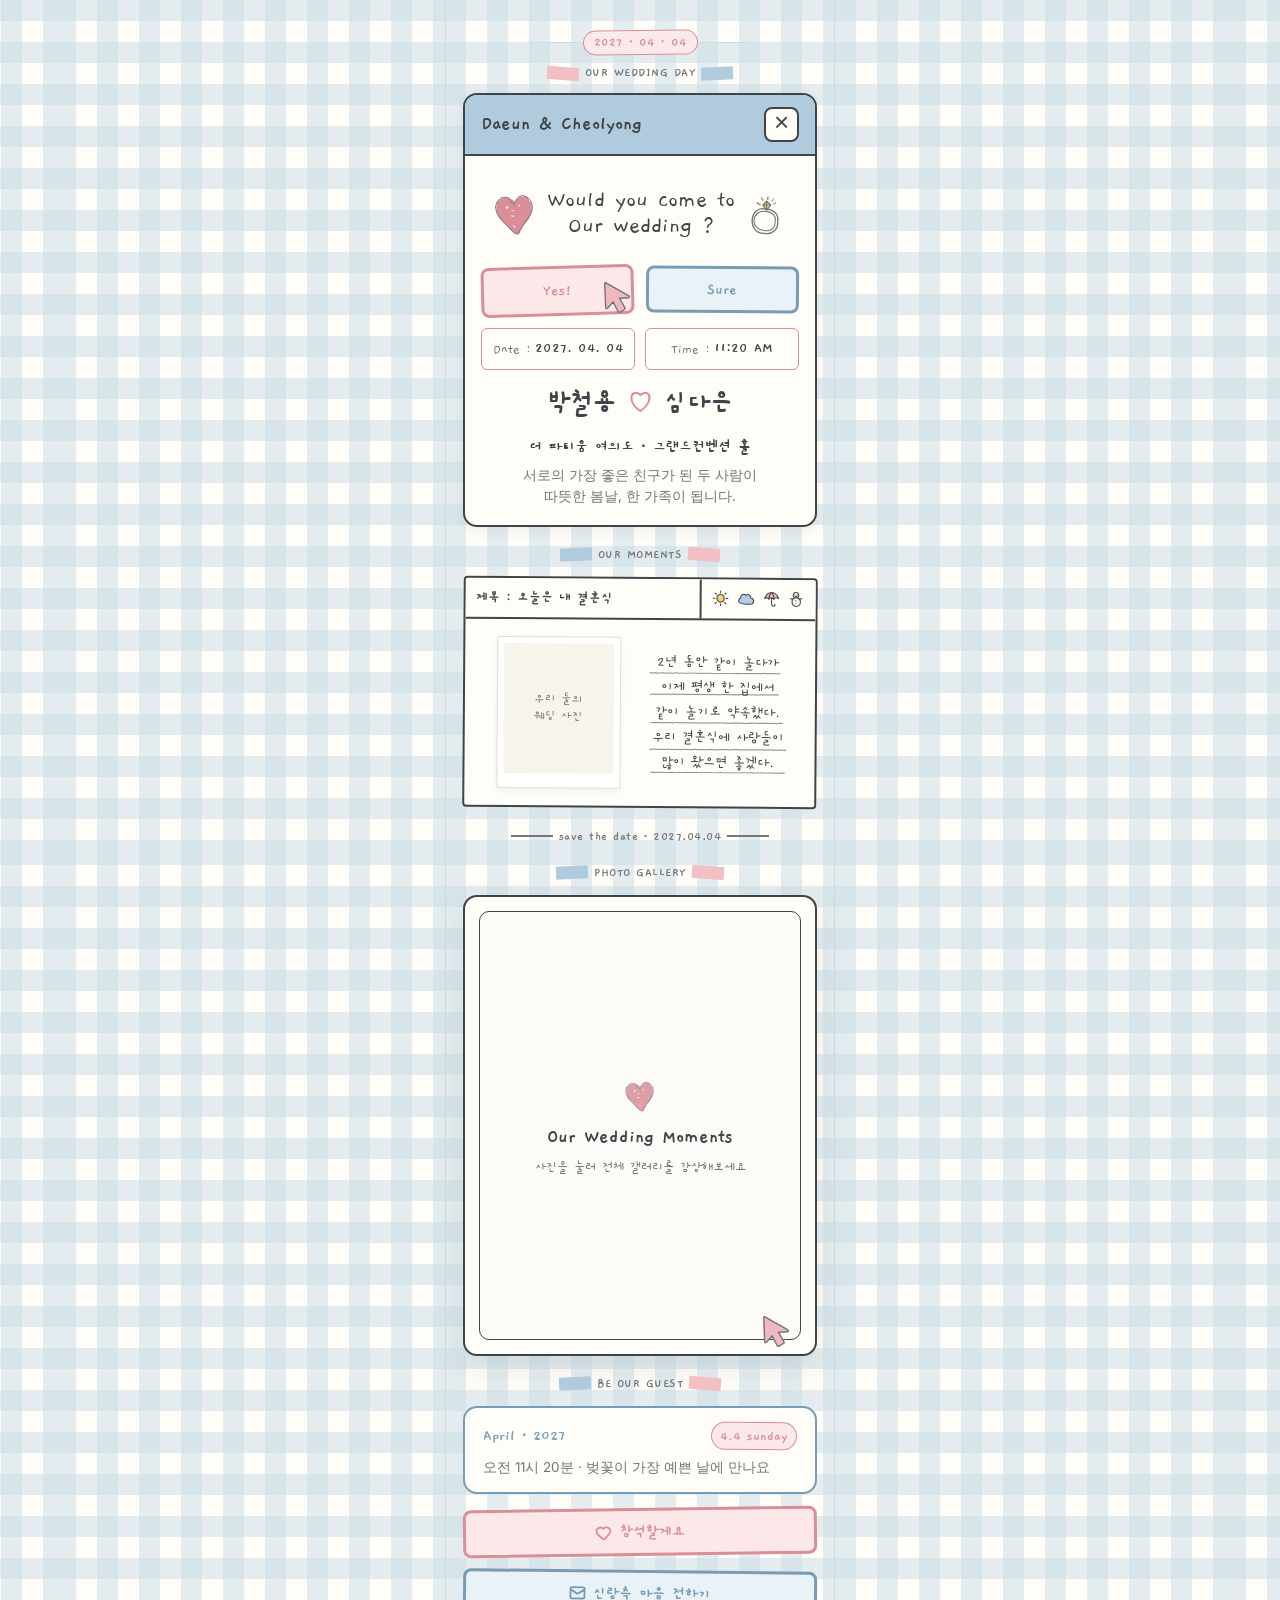
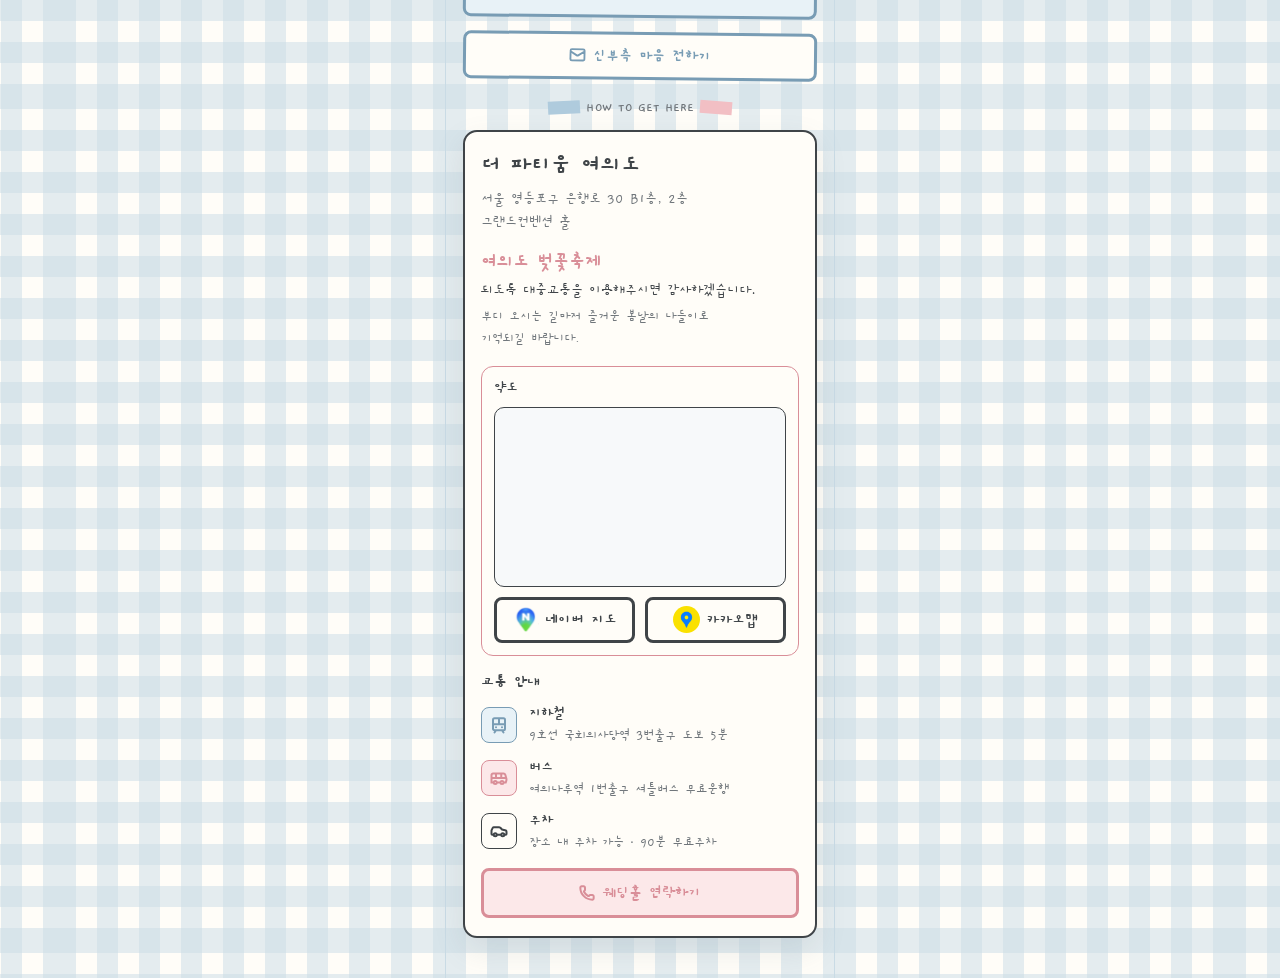
==== commit e6452d22: "Implement structural updates and optimizations across multiple modules" ====
--- a/index.html
+++ b/index.html
@@ -3,7 +3,9 @@
   <head>
     <meta charset="UTF-8" />
     <meta name="viewport" content="width=device-width, initial-scale=1.0" />
-    <title>로운 & 지호 모바일 청첩장</title>
+    <title>다은 & 철용 모바일 청첩장</title>
+    <link rel="icon" type="image/svg+xml" href="assets/icon_heart_large.svg" />
+    <link rel="apple-touch-icon" href="assets/icon_heart_large.svg" />
     <link rel="stylesheet" href="css/style.css" />
     <!-- Naver Maps Open API v3 SDK (Injected securely via GitHub Secrets / Actions) -->
     <script type="text/javascript" src="https://oapi.map.naver.com/openapi/v3/maps.js?ncpKeyId=__NAVER_MAP_KEY__"></script>
@@ -36,7 +38,7 @@
           <article class="window-card">
             <!-- Window Header -->
             <header class="window-header">
-              <h1 class="window-header-title">Roun & Jiho</h1>
+              <h1 class="window-header-title">Daeun & Cheolyong</h1>
               <button type="button" class="window-close-btn" aria-label="닫기">×</button>
             </header>
 
@@ -70,9 +72,9 @@
 
               <!-- Couple Title -->
               <div class="couple-title-row">
-                <span class="couple-name">로운</span>
+                <span class="couple-name">박철용</span>
                 <span class="couple-heart">♡</span>
-                <span class="couple-name">지호</span>
+                <span class="couple-name">심다은</span>
               </div>
 
               <!-- Venue Note -->
@@ -214,7 +216,7 @@
             <div class="notice-box">
               <h3 class="notice-badge-title">여의도 벚꽃축제</h3>
               <p class="notice-main-text">되도록 대중교통을 이용해주시면 감사하겠습니다.</p>
-              <p class="notice-sub-text">부디 오시는 길마저 즐거운 봄날의 나들이로 기억되길 바랍니다.</p>
+              <p class="notice-sub-text">부디 오시는 길마저 즐거운 봄날의 나들이로<br />기억되길 바랍니다.</p>
             </div>
 
             <!-- Mini Map Box -->
@@ -226,11 +228,11 @@
               <!-- Map Provider App Buttons -->
               <div class="map-provider-buttons">
                 <a href="https://map.naver.com" target="_blank" rel="noopener noreferrer" class="btn-map-app">
-                  <img src="assets/icon_map.svg" alt="" width="17" height="17" aria-hidden="true" />
+                  <img src="assets/icon_naver_map.svg" alt="네이버 지도" width="27" height="27" aria-hidden="true" />
                   <span>네이버 지도</span>
                 </a>
                 <a href="https://map.kakao.com" target="_blank" rel="noopener noreferrer" class="btn-map-app">
-                  <img src="assets/icon_map.svg" alt="" width="17" height="17" aria-hidden="true" />
+                  <img src="assets/icon_kakao_map.svg" alt="카카오맵" width="27" height="27" aria-hidden="true" />
                   <span>카카오맵</span>
                 </a>
               </div>
--- a/css/style.css
+++ b/css/style.css
@@ -125,7 +125,7 @@
   border: var(--border-sm) solid var(--color-pink-primary);
   border-radius: var(--radius-pill);
   color: var(--color-pink-primary);
-  font-size: 11px;
+  font-size: 13.5px;
   font-weight: 700;
   white-space: nowrap;
   transform: rotate(-0.5deg);
@@ -364,32 +364,36 @@
 /* 4. Schedule & Info Fields */
 .schedule-row {
   display: flex;
-  gap: 12px;
+  gap: 10px;
   width: 100%;
 }
 
 .info-field-badge {
   flex: 1;
   height: 42px;
-  padding: 0 12px;
+  padding: 0 8px;
   background-color: var(--bg-paper);
   border: var(--border-sm) solid var(--color-pink-primary);
   border-radius: 6px;
   display: flex;
   align-items: center;
+  justify-content: center;
   gap: 4px;
+  white-space: nowrap;
 }
 
 .info-field-label {
-  font-size: 13px;
+  font-size: 14px;
   font-weight: 400;
   color: var(--color-muted);
+  white-space: nowrap;
 }
 
 .info-field-value {
-  font-size: 13px;
-  font-weight: 700;
-  color: var(--color-slate);
+  font-size: 15px;
+  font-weight: 700;
+  color: var(--color-slate);
+  white-space: nowrap;
 }
 
 /* 5. Couple Title Row */
@@ -429,7 +433,7 @@
 
 .venue-note-sub {
   font-family: var(--font-inter);
-  font-size: 11px;
+  font-size: 13.5px;
   line-height: 1.55;
   color: var(--color-muted);
 }
@@ -464,7 +468,7 @@
   background-color: var(--color-pink-btn);
   border: var(--border-sm) solid var(--color-pink-primary);
   border-radius: var(--radius-pill);
-  font-size: 13px;
+  font-size: 14px;
   font-weight: 700;
   color: var(--color-pink-primary);
   transform: rotate(0.4deg);
@@ -472,7 +476,7 @@
 
 .calendar-desc {
   font-family: var(--font-inter);
-  font-size: 11px;
+  font-size: 13.5px;
   line-height: 1.45;
   color: var(--color-muted);
 }
@@ -503,7 +507,7 @@
   border-right: var(--border-lg) solid var(--color-slate);
   display: flex;
   align-items: center;
-  font-size: 13px;
+  font-size: 14.5px;
   font-weight: 700;
   color: var(--color-slate);
 }
@@ -645,7 +649,7 @@
 }
 
 .photo-cover-sub {
-  font-size: 12px;
+  font-size: 14px;
   color: var(--color-muted);
 }
 
@@ -830,7 +834,7 @@
 }
 
 .notice-sub-text {
-  font-size: 13px;
+  font-size: 14px;
   font-weight: 400;
   line-height: 1.55;
   color: var(--color-muted);
@@ -848,7 +852,7 @@
 }
 
 .mini-map-header {
-  font-size: 13px;
+  font-size: 14.5px;
   font-weight: 700;
   color: var(--color-slate);
 }
@@ -945,13 +949,13 @@
 }
 
 .transport-type-label {
-  font-size: 13px;
+  font-size: 15px;
   font-weight: 700;
   color: var(--color-slate);
 }
 
 .transport-detail-desc {
-  font-size: 12px;
+  font-size: 14px;
   line-height: 1.45;
   color: var(--color-muted);
 }
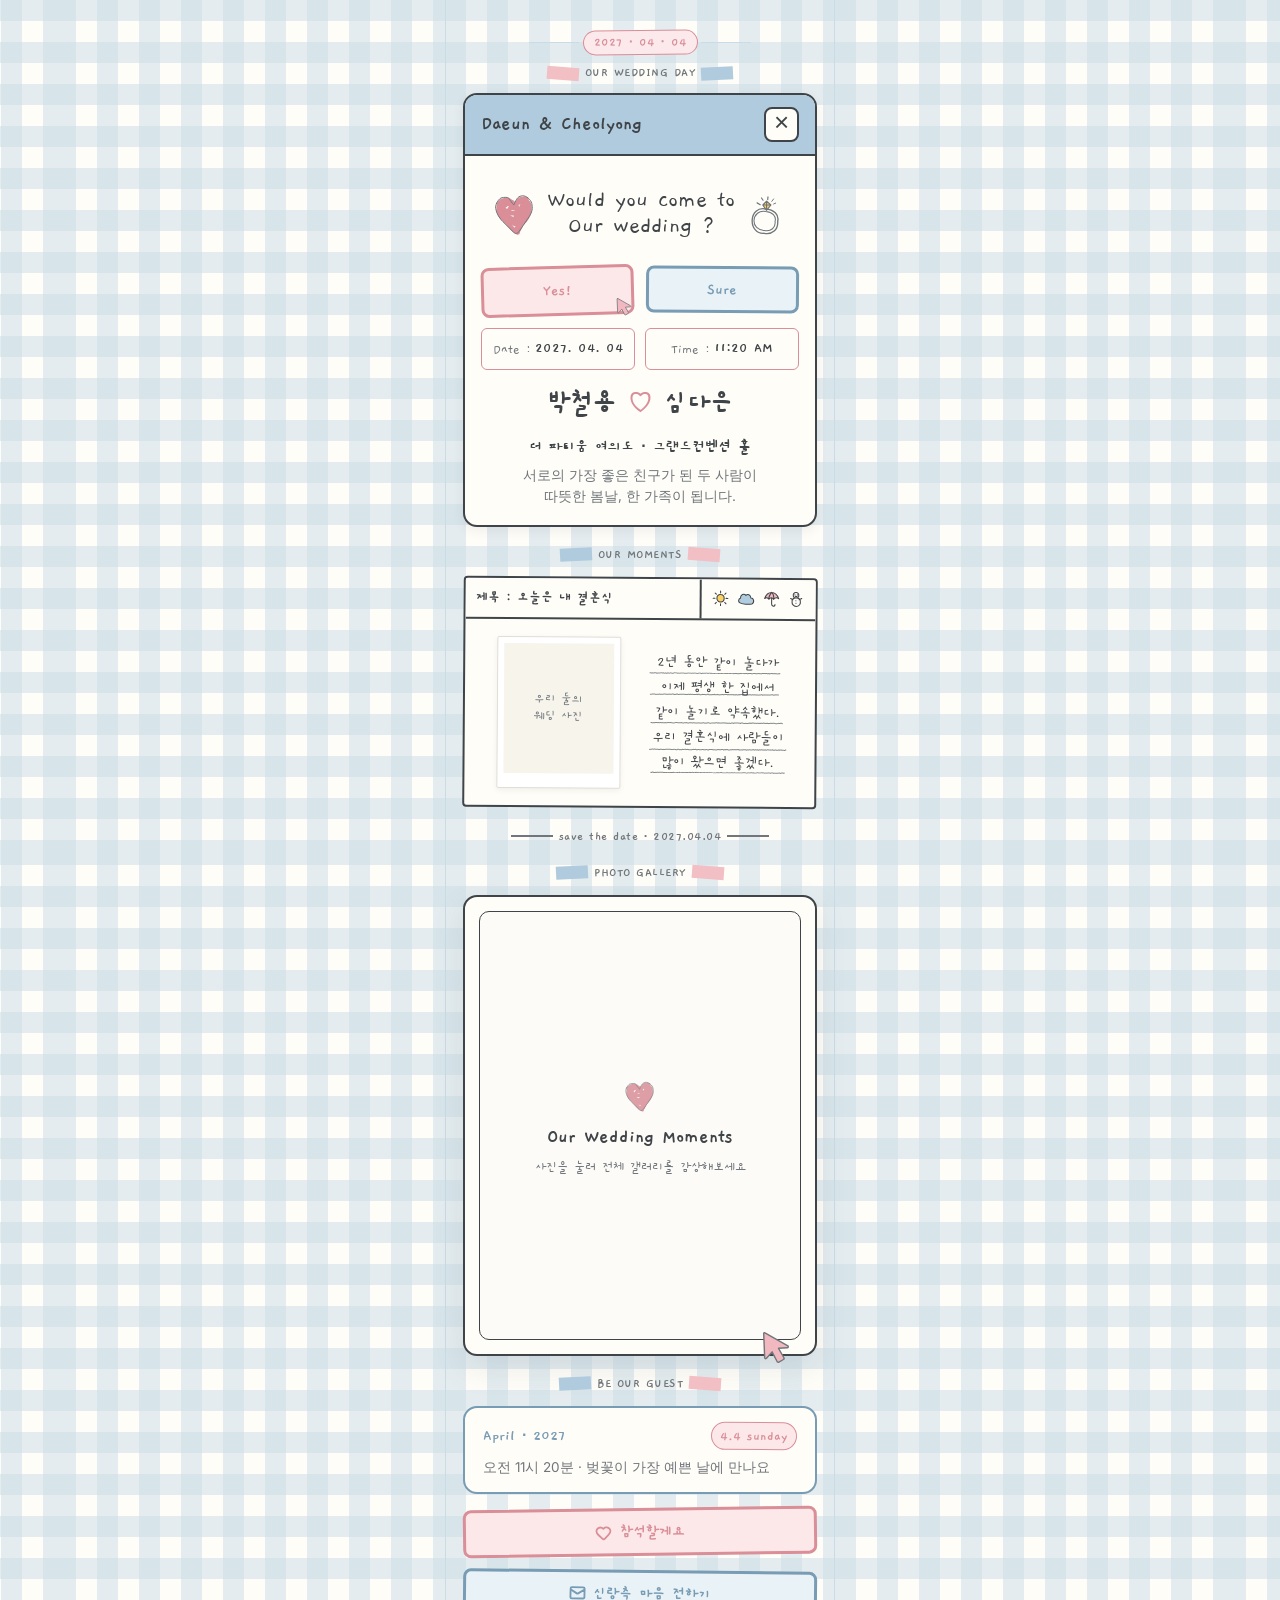
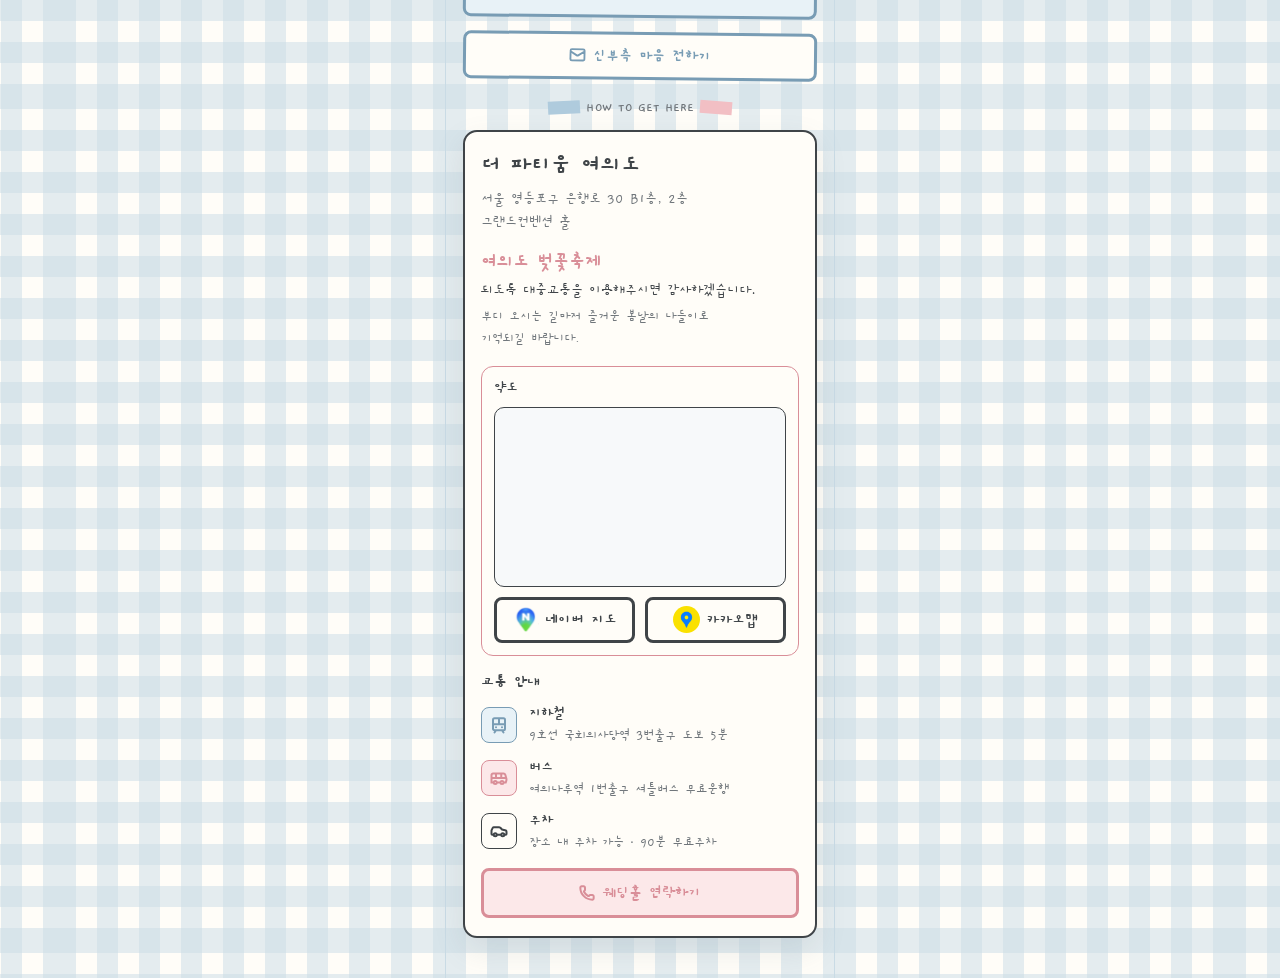
==== commit d9b2bb03: "feat: Adjust cursor icon size and position for improved UI consistency" ====
--- a/index.html
+++ b/index.html
@@ -55,7 +55,7 @@
               <div class="response-choices-container">
                 <button type="button" class="btn-choice-pink" id="btn-choice-yes">Yes!</button>
                 <button type="button" class="btn-choice-blue" id="btn-choice-sure">Sure</button>
-                <img src="assets/icon_cursor.svg" alt="" class="cursor-pointer-icon" width="24" height="24" aria-hidden="true" />
+                <img src="assets/icon_cursor.svg" alt="" class="cursor-pointer-icon" width="18" height="18" aria-hidden="true" />
               </div>
 
               <!-- Schedule Fields -->
--- a/css/style.css
+++ b/css/style.css
@@ -344,8 +344,10 @@
 
 .cursor-pointer-icon {
   position: absolute;
-  top: 16px;
-  left: 38%;
+  top: 32px;
+  left: 42%;
+  width: 18px;
+  height: 18px;
   pointer-events: none;
   z-index: 5;
   animation: floatCursor 2s ease-in-out infinite;
@@ -666,9 +668,9 @@
   pointer-events: none;
 }
 
-.cursor-pointer-icon {
-  width: 30px !important;
-  height: 32px !important;
+.photo-cursor-badge .cursor-pointer-icon {
+  width: 30px;
+  height: 32px;
   display: block;
   flex-shrink: 0;
 }
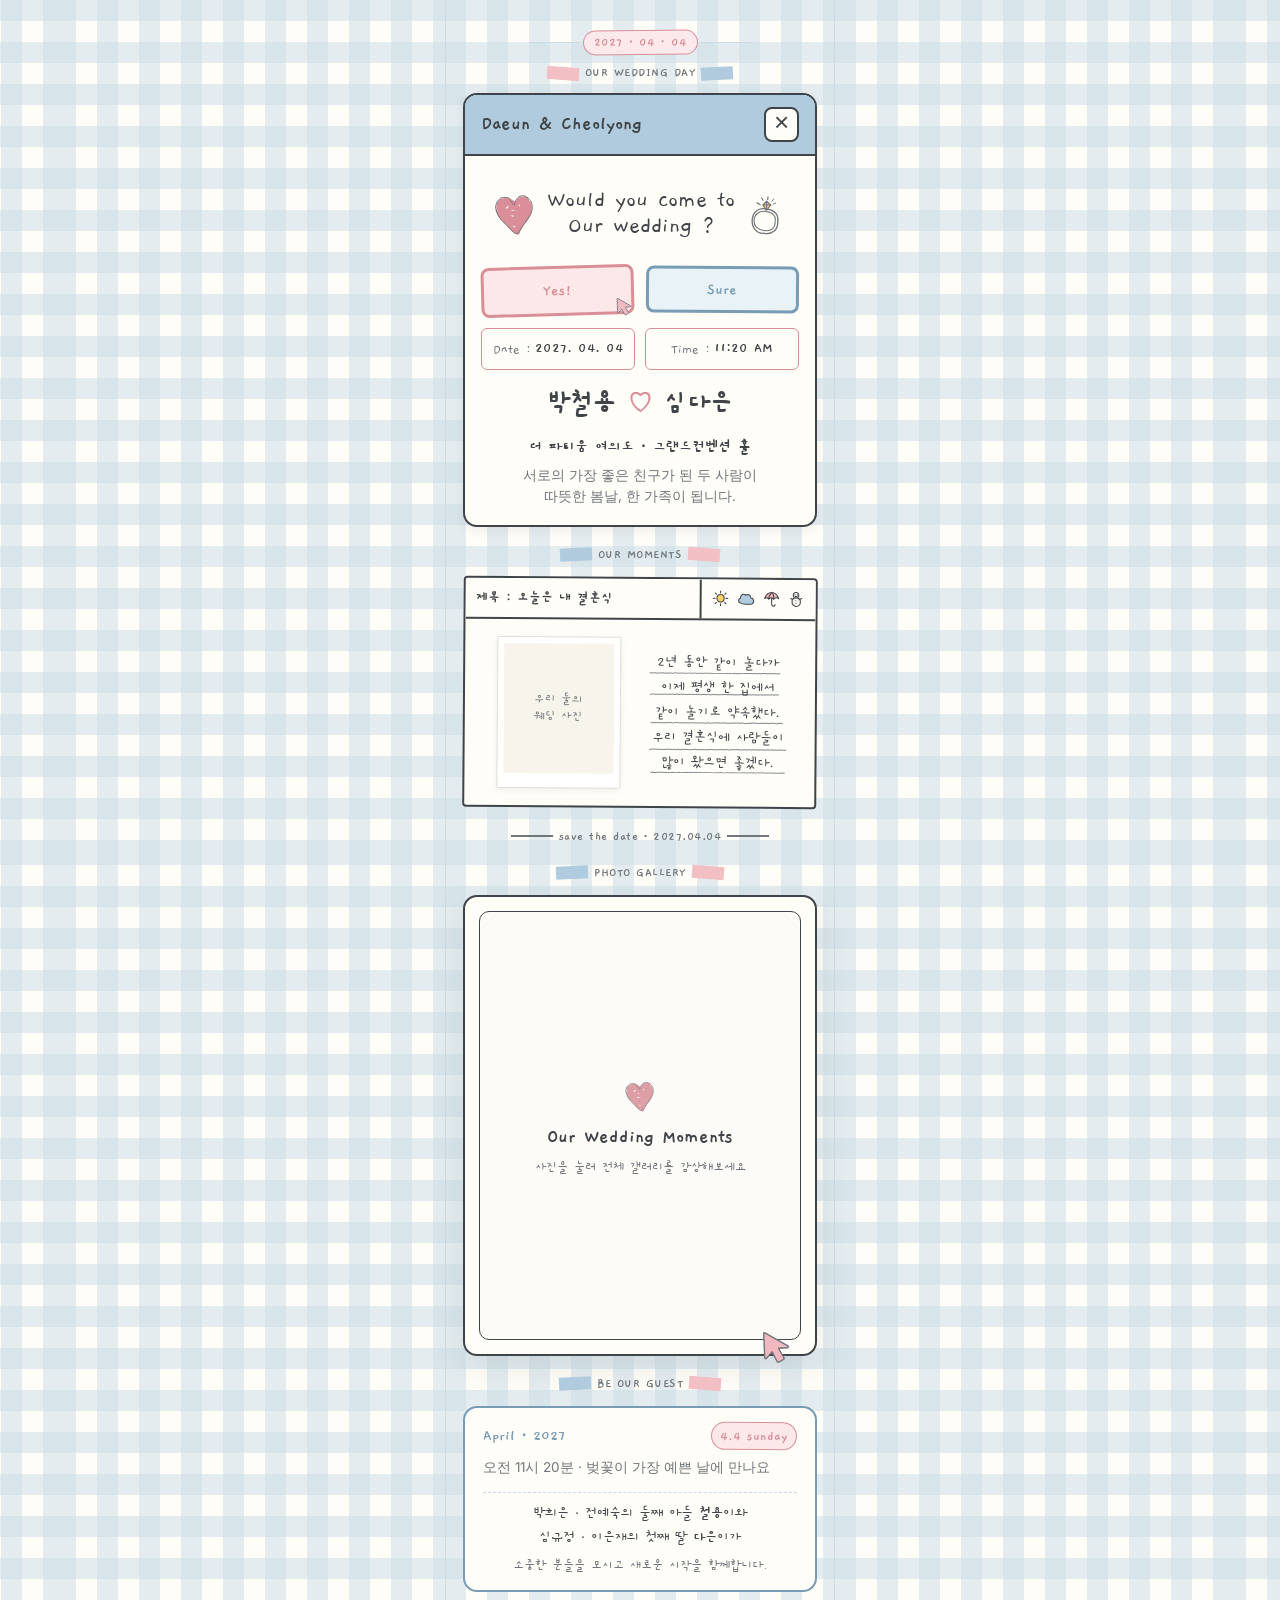
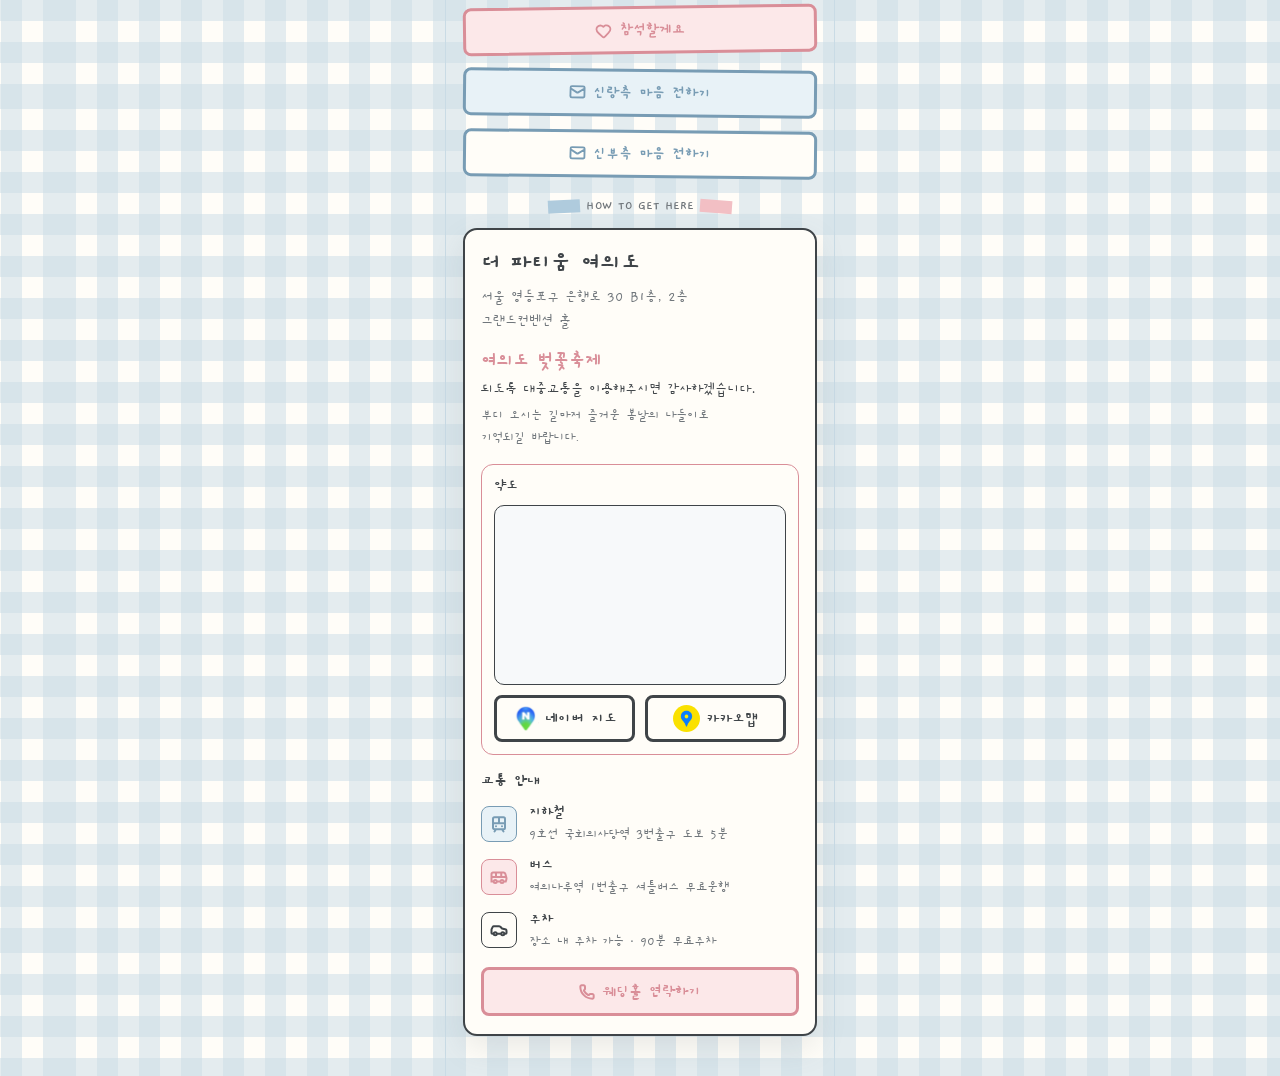
==== commit e9bc7897: "feat: Add introductory text for family in calendar section to enhance event context" ====
--- a/index.html
+++ b/index.html
@@ -170,6 +170,11 @@
               <span class="calendar-date-pill">4.4 sunday</span>
             </div>
             <p class="calendar-desc">오전 11시 20분 · 벚꽃이 가장 예쁜 날에 만나요</p>
+            <div class="calendar-family-intro">
+              <p>박희은 · 전예숙의 둘째 아들 <strong>철용</strong>이와</p>
+              <p>심규정 · 이은재의 첫째 딸 <strong>다은</strong>이가</p>
+              <p class="calendar-family-sub">소중한 분들을 모시고 새로운 시작을 함께합니다.</p>
+            </div>
           </div>
 
           <!-- Bottom Response Buttons -->
--- a/css/style.css
+++ b/css/style.css
@@ -480,6 +480,34 @@
   font-family: var(--font-inter);
   font-size: 13.5px;
   line-height: 1.45;
+  color: var(--color-muted);
+}
+
+.calendar-family-intro {
+  margin-top: 6px;
+  padding-top: 10px;
+  border-top: 1px dashed var(--color-blue-border);
+  display: flex;
+  flex-direction: column;
+  gap: 3px;
+  text-align: center;
+  font-size: 14.5px;
+  line-height: 1.5;
+  color: var(--color-slate);
+}
+
+.calendar-family-intro p {
+  margin: 0;
+}
+
+.calendar-family-intro strong {
+  font-weight: 700;
+  color: var(--color-slate);
+}
+
+.calendar-family-sub {
+  margin-top: 4px !important;
+  font-size: 13.5px;
   color: var(--color-muted);
 }
 
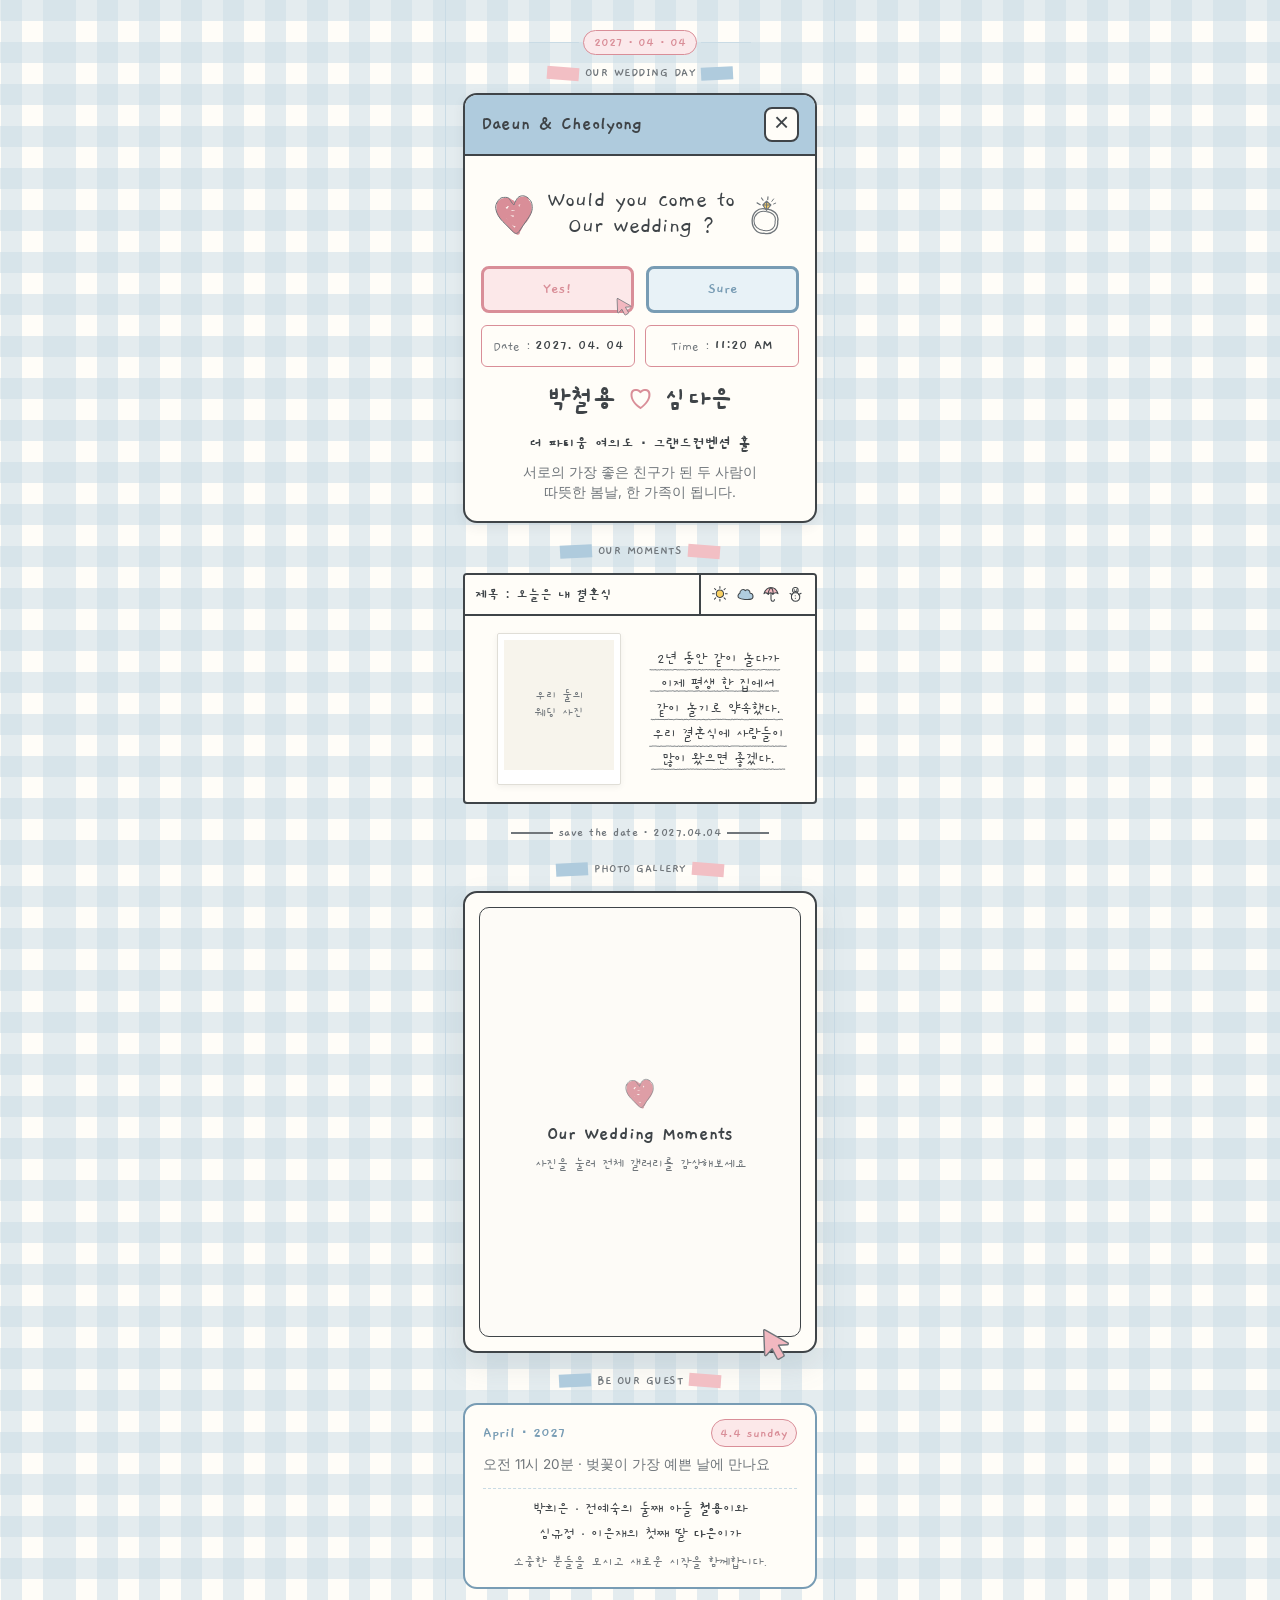
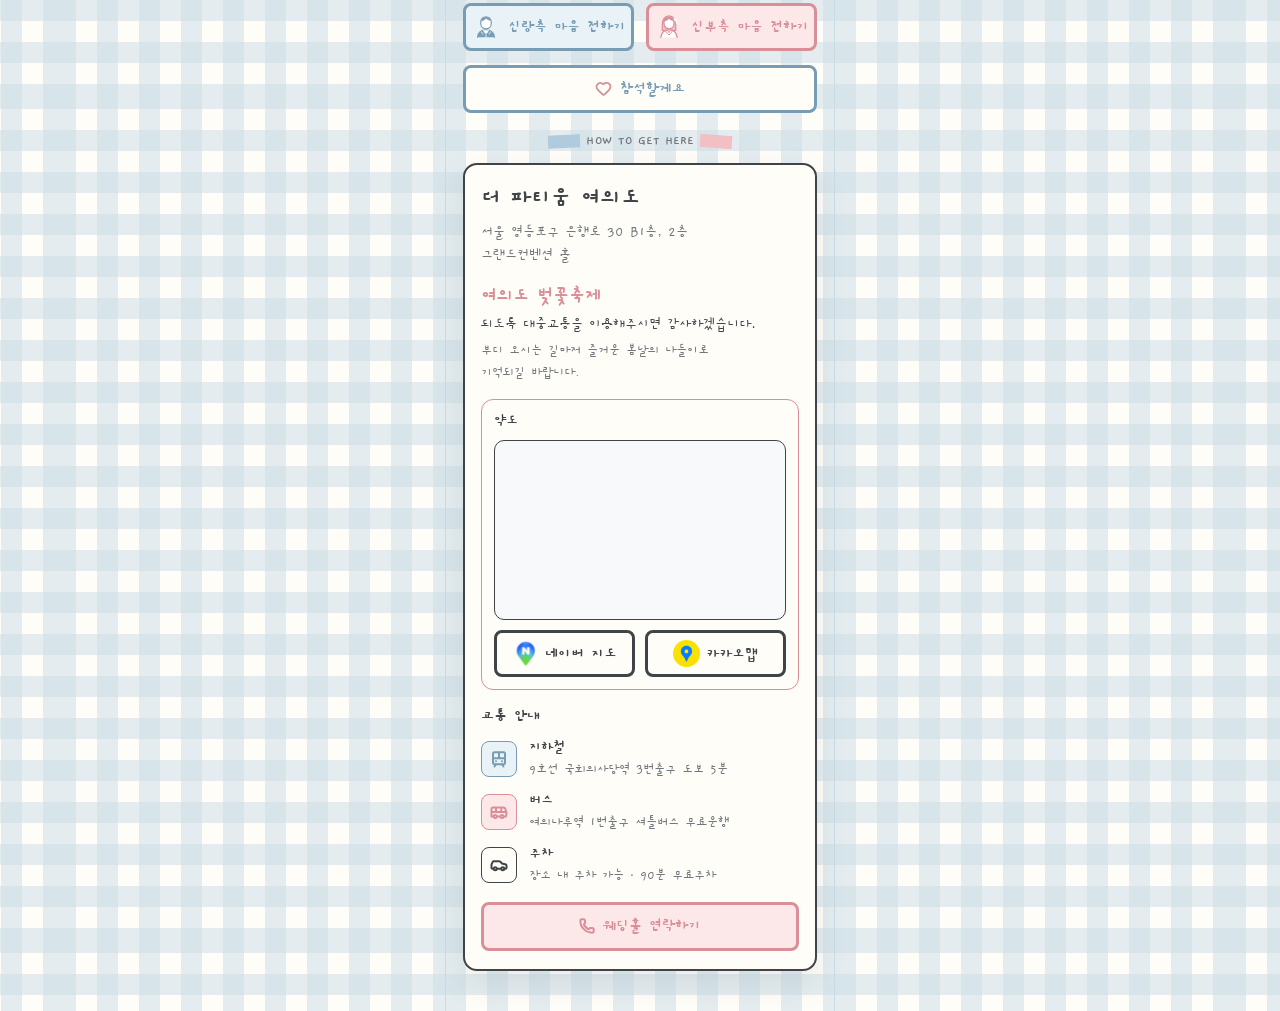
==== commit 83e50c1b: "feat: Add account modals for groom and bride with copy functionality and update button styles" ====
--- a/index.html
+++ b/index.html
@@ -179,23 +179,22 @@
 
           <!-- Bottom Response Buttons -->
           <div class="response-choices-container" style="margin-top: 14px">
-            <button type="button" class="btn-choice-pink" style="height: 48.4px" id="btn-attend">
+            <button type="button" class="btn-choice-blue" style="height: 47.8px" id="btn-convey-groom">
+              <img src="assets/icon_groom.svg" alt="" width="28" height="28" aria-hidden="true" />
+              <span>신랑측 마음 전하기</span>
+            </button>
+            <button type="button" class="btn-choice-pink" style="height: 47.8px" id="btn-convey-bride">
+              <img src="assets/icon_bride.svg" alt="" width="28" height="28" aria-hidden="true" />
+              <span>신부측 마음 전하기</span>
+            </button>
+          </div>
+
+          <div class="response-choices-container" style="margin-top: 14px">
+            <button type="button" class="btn-choice-white" style="height: 48.4px" id="btn-attend">
               <img src="assets/icon_heart_small.svg" alt="" width="17" height="17" aria-hidden="true" />
               <span>참석할게요</span>
             </button>
-          </div>
-          <div class="response-choices-container" style="margin-top: 14px">
-            <button type="button" class="btn-choice-blue" style="height: 47.8px" id="btn-convey">
-              <img src="assets/icon_mail.svg" alt="" width="17" height="17" aria-hidden="true" />
-              <span>신랑측 마음 전하기</span>
-            </button>
-          </div>
-          <div class="response-choices-container" style="margin-top: 14px">
-            <button type="button" class="btn-choice-white" style="height: 47.8px" id="btn-convey">
-              <img src="assets/icon_mail.svg" alt="" width="17" height="17" aria-hidden="true" />
-              <span>신부측 마음 전하기</span>
-            </button>
-          </div>
+          </div>          
         </section>
 
         <!-- ======================================================
@@ -325,6 +324,164 @@
       </div>
     </div>
 
+    <!-- RSVP Attendance Modal -->
+    <div id="rsvp-modal" class="rsvp-modal-overlay" aria-hidden="true" role="dialog" aria-labelledby="rsvp-modal-title">
+      <div class="rsvp-modal-container">
+        <!-- Modal Header -->
+        <div class="rsvp-modal-header">
+          <span id="rsvp-modal-title" class="rsvp-modal-title">💌 참석 의사 전달하기</span>
+          <button type="button" id="rsvp-close-btn" class="rsvp-close-btn" aria-label="닫기">×</button>
+        </div>
+
+        <!-- Modal Body / Form -->
+        <form id="rsvp-form" class="rsvp-modal-body">
+          <!-- 1. 구분 (신랑측 / 신부측) -->
+          <div class="rsvp-field-group">
+            <label class="rsvp-label">어느 분의 하객이신가요? <span class="rsvp-required">*</span></label>
+            <div class="rsvp-toggle-group">
+              <label class="rsvp-toggle-btn side-groom">
+                <input type="radio" name="rsvp_side" value="신랑측" checked />
+                <span>신랑측 (철용)</span>
+              </label>
+              <label class="rsvp-toggle-btn side-bride">
+                <input type="radio" name="rsvp_side" value="신부측" />
+                <span>신부측 (다은)</span>
+              </label>
+            </div>
+          </div>
+
+          <!-- 2. 성함 -->
+          <div class="rsvp-field-group">
+            <label for="rsvp-name" class="rsvp-label">참석자 성함 <span class="rsvp-required">*</span></label>
+            <input type="text" id="rsvp-name" name="rsvp_name" class="rsvp-input" placeholder="성함을 입력해주세요" required />
+          </div>
+
+          <!-- 3. 참석 여부 -->
+          <div class="rsvp-field-group">
+            <label class="rsvp-label">참석 여부 <span class="rsvp-required">*</span></label>
+            <div class="rsvp-toggle-group">
+              <label class="rsvp-toggle-btn attend-yes">
+                <input type="radio" name="rsvp_attend" value="참석" checked />
+                <span>🌸 참석할게요</span>
+              </label>
+              <label class="rsvp-toggle-btn attend-no">
+                <input type="radio" name="rsvp_attend" value="불참" />
+                <span>💌 마음으로 축하해요</span>
+              </label>
+            </div>
+          </div>
+
+          <!-- 4. 동행 인원 (참석 시) -->
+          <div class="rsvp-field-group" id="rsvp-count-group">
+            <label for="rsvp-count" class="rsvp-label">참석 인원 (본인 포함)</label>
+            <div class="rsvp-count-selector">
+              <select id="rsvp-count" name="rsvp_count" class="rsvp-select">
+                <option value="1명" selected>본인 1명</option>
+                <option value="2명">2명 (동반 1인)</option>
+                <option value="3명">3명 (동반 2인)</option>
+                <option value="4명">4명 (동반 3인)</option>
+                <option value="5명 이상">5명 이상 (가족/단체)</option>
+              </select>
+            </div>
+          </div>
+
+          <!-- 5. 식사 여부 -->
+          <div class="rsvp-field-group" id="rsvp-meal-group">
+            <label class="rsvp-label">식사 여부</label>
+            <div class="rsvp-toggle-group three-cols">
+              <label class="rsvp-toggle-btn meal-btn">
+                <input type="radio" name="rsvp_meal" value="식사 예정" checked />
+                <span>식사 예정</span>
+              </label>
+              <label class="rsvp-toggle-btn meal-btn">
+                <input type="radio" name="rsvp_meal" value="식사 안함" />
+                <span>식사 안함</span>
+              </label>
+              <label class="rsvp-toggle-btn meal-btn">
+                <input type="radio" name="rsvp_meal" value="미정" />
+                <span>미정</span>
+              </label>
+            </div>
+          </div>
+
+          <!-- 6. 축하 메시지 (선택) -->
+          <div class="rsvp-field-group">
+            <label for="rsvp-message" class="rsvp-label">축하 한마디 (선택)</label>
+            <textarea id="rsvp-message" name="rsvp_message" class="rsvp-textarea" rows="2" placeholder="신랑·신부에게 따뜻한 축하를 전해주세요"></textarea>
+          </div>
+
+          <!-- Submit Button -->
+          <button type="submit" id="rsvp-submit-btn" class="rsvp-submit-btn">
+            <span>참석 의사 전달하기</span>
+          </button>
+        </form>
+      </div>
+    </div>
+
+    <!-- Groom Account Modal (신랑측 마음 전하기) -->
+    <div id="account-modal-groom" class="account-modal-overlay" aria-hidden="true" role="dialog" aria-labelledby="account-groom-title">
+      <div class="account-modal-container">
+        <div class="account-modal-header header-groom">
+          <span id="account-groom-title" class="account-modal-title">💙 신랑측 마음 전하실 곳</span>
+          <button type="button" class="account-close-btn" aria-label="닫기">×</button>
+        </div>
+        <div class="account-modal-body">
+          <p class="account-modal-desc">축하해 주시는 따뜻한 마음에 깊이 감사드립니다.</p>
+          <!-- Account Card -->
+          <div class="account-card-item-groom">
+            <div class="account-info-header">
+              <span class="account-role-badge groom-badge">신랑</span>
+              <strong class="account-holder-name">박철용</strong>
+            </div>
+            <div class="account-number-box">
+              <span class="account-bank-name">우리은행</span>
+              <span class="account-number-text" id="groom-account-num">1002-930-969225</span>
+            </div>
+            <div class="account-action-buttons">
+              <button type="button" class="btn-account-copy" data-account="우리은행 1002-930-969225 박철용">
+                <span>📋 계좌번호 복사</span>
+              </button>
+              <a href="https://qr.kakaopay.com/FeBEI2NXE" id="btn-kakao-groom" class="btn-account-kakaopay" target="_blank" rel="noopener noreferrer">
+                <span>💛 카카오 송금</span>
+              </a>
+            </div>
+          </div>
+        </div>
+      </div>
+    </div>
+
+    <!-- Bride Account Modal (신부측 마음 전하기) -->
+    <div id="account-modal-bride" class="account-modal-overlay" aria-hidden="true" role="dialog" aria-labelledby="account-bride-title">
+      <div class="account-modal-container">
+        <div class="account-modal-header header-bride">
+          <span id="account-bride-title" class="account-modal-title">🌸 신부측 마음 전하실 곳</span>
+          <button type="button" class="account-close-btn" aria-label="닫기">×</button>
+        </div>
+        <div class="account-modal-body">
+          <p class="account-modal-desc">축하해 주시는 따뜻한 마음에 깊이 감사드립니다.</p>
+          <!-- Account Card -->
+          <div class="account-card-item-bride">
+            <div class="account-info-header">
+              <span class="account-role-badge bride-badge">신부</span>
+              <strong class="account-holder-name">심다은</strong>
+            </div>
+            <div class="account-number-box">
+              <span class="account-bank-name">우리은행</span>
+              <span class="account-number-text" id="bride-account-num">1002-148-136925</span>
+            </div>
+            <div class="account-action-buttons">
+              <button type="button" class="btn-account-copy" data-account="우리은행 1002-148-136925 심다은">
+                <span>📋 계좌번호 복사</span>
+              </button>
+              <a href="https://qr.kakaopay.com/Ej9MbqLEc" id="btn-kakao-bride" class="btn-account-kakaopay" target="_blank" rel="noopener noreferrer"> <!-- token-exempt: kakaopay link -->
+                <span>💛 카카오 송금</span>
+              </a>
+            </div>
+          </div>
+        </div>
+      </div>
+    </div>
+
     <script src="js/main.js"></script>
   </body>
 </html>
--- a/css/style.css
+++ b/css/style.css
@@ -42,14 +42,18 @@
   box-sizing: border-box;
   margin: 0;
   padding: 0;
+  -webkit-tap-highlight-color: transparent;
 }
 
 button,
 input,
 select,
 textarea,
-a {
+a,
+label {
   font-family: inherit;
+  -webkit-tap-highlight-color: transparent;
+  outline: none;
 }
 
 body {
@@ -128,7 +132,6 @@
   font-size: 13.5px;
   font-weight: 700;
   white-space: nowrap;
-  transform: rotate(-0.5deg);
 }
 
 .section-tape-label {
@@ -244,7 +247,7 @@
 
 .btn-choice-white {
   flex: 1;
-  height: 50.3px;
+  height: 50px;
   background-color: var(--bg-paper);
   border: var(--border-md) solid var(--color-blue-primary);
   border-radius: 8px;
@@ -266,7 +269,7 @@
 /* 체크1 */
 .btn-choice-pink {
   flex: 1;
-  height: 50.3px;
+  height: 47px;
   background-color: var(--color-pink-btn);
   border: var(--border-md) solid var(--color-pink-primary);
   border-radius: 8px;
@@ -286,20 +289,10 @@
 }
 
 #btn-choice-yes {
-  transform: rotate(-1.6deg);
 }
 
 #btn-choice-yes:active {
-  transform: rotate(-1.6deg) scale(0.96);
-  opacity: 0.85;
-}
-
-#btn-attend {
-  transform: rotate(-0.8deg);
-}
-
-#btn-attend:active {
-  transform: rotate(-0.8deg) scale(0.96);
+  transform: scale(0.96);
   opacity: 0.85;
 }
 
@@ -325,20 +318,37 @@
 }
 
 #btn-choice-sure {
-  transform: rotate(0.4deg);
 }
 
 #btn-choice-sure:active {
-  transform: rotate(0.4deg) scale(0.96);
+  transform: scale(0.96);
   opacity: 0.85;
 }
 
-#btn-convey {
-  transform: rotate(0.6deg);
-}
-
-#btn-convey:active {
-  transform: rotate(0.6deg) scale(0.96);
+/* 하단 1. 신부측 마음 전하기 */
+#btn-convey-bride {
+}
+
+#btn-convey-bride:active {
+  transform: scale(0.96);
+  opacity: 0.85;
+}
+
+/* 하단 2. 신랑측 마음 전하기 */
+#btn-convey-groom {
+}
+
+#btn-convey-groom:active {
+  transform: scale(0.96);
+  opacity: 0.85;
+}
+
+/* 하단 3. 참석할게요 */
+#btn-attend {
+}
+
+#btn-attend:active {
+  transform: scale(0.96);
   opacity: 0.85;
 }
 
@@ -473,7 +483,6 @@
   font-size: 14px;
   font-weight: 700;
   color: var(--color-pink-primary);
-  transform: rotate(0.4deg);
 }
 
 .calendar-desc {
@@ -519,7 +528,6 @@
   border: var(--border-lg) solid var(--color-slate);
   border-radius: 4px;
   overflow: hidden;
-  transform: rotate(0.4deg);
 }
 
 .newspaper-header {
@@ -1046,3 +1054,484 @@
   transform: translateX(-50%) translateY(0);
   opacity: 1;
 }
+
+/* ==========================================================
+   5단계: 참석 여부 (RSVP) 모달 스타일
+   ========================================================== */
+.rsvp-modal-overlay {
+  position: fixed;
+  inset: 0;
+  background-color: rgba(63, 68, 72, 0.65); /* token-exempt: modal backdrop */
+  backdrop-filter: blur(4px);
+  -webkit-backdrop-filter: blur(4px);
+  z-index: 10000;
+  display: flex;
+  align-items: center;
+  justify-content: center;
+  padding: 16px;
+  opacity: 0;
+  visibility: hidden;
+  transition:
+    opacity 0.25s ease,
+    visibility 0.25s ease;
+}
+
+.rsvp-modal-overlay.show {
+  opacity: 1;
+  visibility: visible;
+}
+
+.rsvp-modal-container {
+  width: 100%;
+  max-width: 360px;
+  background-color: var(--bg-paper);
+  border: var(--border-lg) solid var(--color-slate);
+  border-radius: 16px;
+  box-shadow: 0 16px 36px rgba(0, 0, 0, 0.2); /* token-exempt: modal shadow */
+  overflow: hidden;
+  transform: translateY(20px) scale(0.97);
+  transition: transform 0.25s cubic-bezier(0.175, 0.885, 0.32, 1.275);
+}
+
+.rsvp-modal-overlay.show .rsvp-modal-container {
+  transform: translateY(0) scale(1);
+}
+
+.rsvp-modal-header {
+  height: 48px;
+  padding: 0 16px;
+  background-color: var(--color-blue-accent);
+  border-bottom: var(--border-lg) solid var(--color-slate);
+  display: flex;
+  justify-content: space-between;
+  align-items: center;
+}
+
+.rsvp-modal-title {
+  font-size: 18px;
+  font-weight: 700;
+  color: var(--color-slate);
+}
+
+.rsvp-close-btn {
+  width: 28px;
+  height: 28px;
+  background-color: var(--bg-paper);
+  border: var(--border-lg) solid var(--color-slate);
+  border-radius: 6px;
+  display: flex;
+  align-items: center;
+  justify-content: center;
+  font-size: 20px;
+  line-height: 1;
+  color: var(--color-slate);
+  cursor: pointer;
+  transition:
+    transform 0.15s ease,
+    background-color 0.15s ease;
+}
+
+.rsvp-close-btn:active {
+  transform: scale(0.92);
+  background-color: var(--color-pink-btn);
+}
+
+.rsvp-modal-body {
+  padding: 16px;
+  display: flex;
+  flex-direction: column;
+  gap: 12px;
+  max-height: calc(85vh - 50px);
+  overflow-y: auto;
+}
+
+.rsvp-field-group {
+  display: flex;
+  flex-direction: column;
+  gap: 5px;
+}
+
+.rsvp-label {
+  font-size: 14px;
+  font-weight: 700;
+  color: var(--color-slate);
+}
+
+.rsvp-required {
+  color: var(--color-pink-primary);
+}
+
+.rsvp-toggle-group {
+  display: flex;
+  gap: 8px;
+  width: 100%;
+}
+
+.rsvp-toggle-group.three-cols {
+  gap: 6px;
+}
+
+.rsvp-toggle-btn {
+  flex: 1;
+  min-height: 40px;
+  background-color: var(--bg-paper);
+  border: var(--border-sm) solid var(--color-muted);
+  border-radius: 8px;
+  display: flex;
+  align-items: center;
+  justify-content: center;
+  text-align: center;
+  font-size: 14px;
+  font-weight: 700;
+  color: var(--color-muted);
+  cursor: pointer;
+  user-select: none;
+  outline: none;
+  padding: 4px 6px;
+  transition:
+    transform 0.1s ease,
+    background-color 0.1s ease,
+    border-color 0.1s ease,
+    color 0.1s ease;
+}
+
+.rsvp-toggle-btn:active {
+  transform: scale(0.97);
+}
+
+.rsvp-toggle-btn input[type="radio"] {
+  display: none;
+}
+
+/* Side button active & checked states */
+.rsvp-toggle-btn.side-groom:active,
+.rsvp-toggle-btn.side-groom:has(input:checked) {
+  background-color: var(--color-blue-soft);
+  border-color: var(--color-blue-primary);
+  color: var(--color-blue-primary);
+  border-width: var(--border-md);
+}
+
+.rsvp-toggle-btn.side-bride:active,
+.rsvp-toggle-btn.side-bride:has(input:checked) {
+  background-color: var(--color-pink-btn);
+  border-color: var(--color-pink-primary);
+  color: var(--color-pink-primary);
+  border-width: var(--border-md);
+}
+
+/* Attendance active & checked states */
+.rsvp-toggle-btn.attend-yes:active,
+.rsvp-toggle-btn.attend-yes:has(input:checked) {
+  background-color: var(--color-pink-btn);
+  border-color: var(--color-pink-primary);
+  color: var(--color-pink-primary);
+  border-width: var(--border-md);
+}
+
+.rsvp-toggle-btn.attend-no:active,
+.rsvp-toggle-btn.attend-no:has(input:checked) {
+  background-color: var(--color-blue-soft);
+  border-color: var(--color-blue-primary);
+  color: var(--color-blue-primary);
+  border-width: var(--border-md);
+}
+
+/* Meal active & checked states */
+.rsvp-toggle-btn.meal-btn:active,
+.rsvp-toggle-btn.meal-btn:has(input:checked) {
+  background-color: var(--color-pink-btn);
+  border-color: var(--color-pink-primary);
+  color: var(--color-pink-primary);
+  border-width: var(--border-md);
+}
+
+.rsvp-input,
+.rsvp-select,
+.rsvp-textarea {
+  width: 100%;
+  padding: 8px 12px;
+  background-color: #ffffff; /* token-exempt: input background */
+  border: var(--border-sm) solid var(--color-muted);
+  border-radius: 8px;
+  font-family: var(--font-gaegu);
+  font-size: 15px;
+  color: var(--color-slate);
+  outline: none;
+  transition: border-color 0.15s ease;
+}
+
+.rsvp-input:focus,
+.rsvp-select:focus,
+.rsvp-textarea:focus {
+  border-color: var(--color-pink-primary);
+  border-width: var(--border-md);
+}
+
+.rsvp-textarea {
+  resize: none;
+  line-height: 1.4;
+}
+/* 체크 */
+.rsvp-submit-btn {
+  width: 100%;
+  height: 48px;
+  margin-top: 4px;
+  background-color: var(--bg-paper);
+  border: var(--border-md) solid var(--color-blue-primary);
+  border-radius: 10px;
+  font-family: var(--font-gaegu);
+  font-size: 18px;
+  font-weight: 700;
+  color: var(--color-blue-primary);
+  cursor: pointer;
+  display: flex;
+  align-items: center;
+  justify-content: center;
+  -webkit-tap-highlight-color: transparent;
+  outline: none;
+  transition:
+    transform 0.1s ease,
+    background-color 0.1s ease,
+    color 0.1s ease;
+}
+
+.rsvp-submit-btn:active {
+  transform: scale(0.96);
+  background-color: var(--color-pink-btn);
+  border-color: var(--color-pink-primary);
+  color: var(--color-pink-primary);
+  border-width: var(--border-md);
+}
+
+/* ==========================================================
+   6단계: 마음 전하기 (계좌번호 & 송금) 모달 스타일
+   ========================================================== */
+.account-modal-overlay {
+  position: fixed;
+  inset: 0;
+  background-color: rgba(63, 68, 72, 0.65); /* token-exempt: modal backdrop */
+  backdrop-filter: blur(4px);
+  -webkit-backdrop-filter: blur(4px);
+  z-index: 10000;
+  display: flex;
+  align-items: center;
+  justify-content: center;
+  padding: 16px;
+  opacity: 0;
+  visibility: hidden;
+  transition:
+    opacity 0.25s ease,
+    visibility 0.25s ease;
+}
+
+.account-modal-overlay.show {
+  opacity: 1;
+  visibility: visible;
+}
+
+.account-modal-container {
+  width: 100%;
+  max-width: 360px;
+  background-color: var(--bg-paper);
+  border: var(--border-lg) solid var(--color-slate);
+  border-radius: 16px;
+  box-shadow: 0 16px 36px rgba(0, 0, 0, 0.2); /* token-exempt: modal shadow */
+  overflow: hidden;
+  transform: translateY(20px) scale(0.97);
+  transition: transform 0.25s cubic-bezier(0.175, 0.885, 0.32, 1.275);
+}
+
+.account-modal-overlay.show .account-modal-container {
+  transform: translateY(0) scale(1);
+}
+
+.account-modal-header {
+  height: 48px;
+  padding: 0 16px;
+  border-bottom: var(--border-lg) solid var(--color-slate);
+  display: flex;
+  justify-content: space-between;
+  align-items: center;
+}
+
+.account-modal-header.header-groom {
+  background-color: var(--color-blue-accent);
+}
+
+.account-modal-header.header-bride {
+  background-color: var(--color-pink-tape);
+}
+
+.account-modal-title {
+  font-size: 18px;
+  font-weight: 700;
+  color: var(--color-slate);
+}
+
+.account-close-btn {
+  width: 28px;
+  height: 28px;
+  background-color: var(--bg-paper);
+  border: var(--border-lg) solid var(--color-slate);
+  border-radius: 6px;
+  display: flex;
+  align-items: center;
+  justify-content: center;
+  font-size: 20px;
+  line-height: 1;
+  color: var(--color-slate);
+  cursor: pointer;
+  -webkit-tap-highlight-color: transparent;
+  outline: none;
+  transition:
+    transform 0.15s ease,
+    background-color 0.15s ease;
+}
+
+.account-close-btn:active {
+  transform: scale(0.92);
+  background-color: var(--color-pink-btn);
+}
+
+.account-modal-body {
+  padding: 18px 16px;
+  display: flex;
+  flex-direction: column;
+  gap: 14px;
+}
+
+.account-modal-desc {
+  font-size: 14px;
+  color: var(--color-muted);
+  text-align: center;
+  line-height: 1.4;
+}
+
+.account-card-item-groom {
+  background-color: var(--bg-paper);
+  border: var(--border-md) solid var(--color-blue-border);
+  border-radius: 12px;
+  padding: 14px;
+  display: flex;
+  flex-direction: column;
+  gap: 10px;
+}
+.account-card-item-bride {
+  background-color: var(--bg-paper);
+  border: var(--border-md) solid var(--color-pink-tape);
+  border-radius: 12px;
+  padding: 14px;
+  display: flex;
+  flex-direction: column;
+  gap: 10px;
+}
+
+.account-info-header {
+  display: flex;
+  align-items: center;
+  gap: 8px;
+}
+
+.account-role-badge {
+  padding: 2px 8px;
+  border-radius: var(--radius-pill);
+  font-size: 12px;
+  font-weight: 700;
+}
+
+.account-role-badge.groom-badge {
+  background-color: var(--color-blue-soft);
+  color: var(--color-blue-primary);
+  border: var(--border-sm) solid var(--color-blue-primary);
+}
+
+.account-role-badge.bride-badge {
+  background-color: var(--color-pink-badge);
+  color: var(--color-pink-primary);
+  border: var(--border-sm) solid var(--color-pink-primary);
+}
+
+.account-holder-name {
+  font-size: 17px;
+  font-weight: 700;
+  color: var(--color-slate);
+}
+
+.account-number-box {
+  display: flex;
+  align-items: baseline;
+  gap: 8px;
+  padding: 8px 10px;
+  background-color: var(--color-blue-soft);
+  border-radius: 8px;
+}
+
+.header-bride + .account-modal-body .account-number-box {
+  background-color: var(--color-pink-btn);
+}
+
+.account-bank-name {
+  font-size: 14px;
+  font-weight: 700;
+  color: var(--color-slate);
+}
+
+.account-number-text {
+  font-family: var(--font-inter);
+  font-size: 15px;
+  font-weight: 700;
+  letter-spacing: 0.5px;
+  color: var(--color-slate);
+}
+
+.account-action-buttons {
+  display: flex;
+  gap: 8px;
+  width: 100%;
+  margin-top: 2px;
+}
+
+.btn-account-copy,
+.btn-account-kakaopay {
+  flex: 1;
+  height: 42px;
+  border-radius: 8px;
+  font-family: var(--font-gaegu);
+  font-size: 15px;
+  font-weight: 700;
+  display: flex;
+  align-items: center;
+  justify-content: center;
+  gap: 4px;
+  cursor: pointer;
+  text-decoration: none;
+  -webkit-tap-highlight-color: transparent;
+  outline: none;
+  transition:
+    transform 0.1s ease,
+    background-color 0.1s ease,
+    opacity 0.1s ease;
+}
+
+.btn-account-copy {
+  background-color: var(--bg-paper);
+  border: var(--border-md) solid var(--color-slate);
+  color: var(--color-slate);
+}
+
+.btn-account-copy:active {
+  transform: scale(0.96);
+  background-color: #f0eee6; /* token-exempt: button active bg */
+}
+
+.btn-account-kakaopay {
+  background-color: #fee500; /* token-exempt: official kakao yellow */
+  border: var(--border-md) solid #3c1e1e; /* token-exempt: official kakao border */
+  color: #3c1e1e; /* token-exempt: official kakao brown text */
+}
+
+.btn-account-kakaopay:active {
+  transform: scale(0.96);
+  opacity: 0.85;
+}
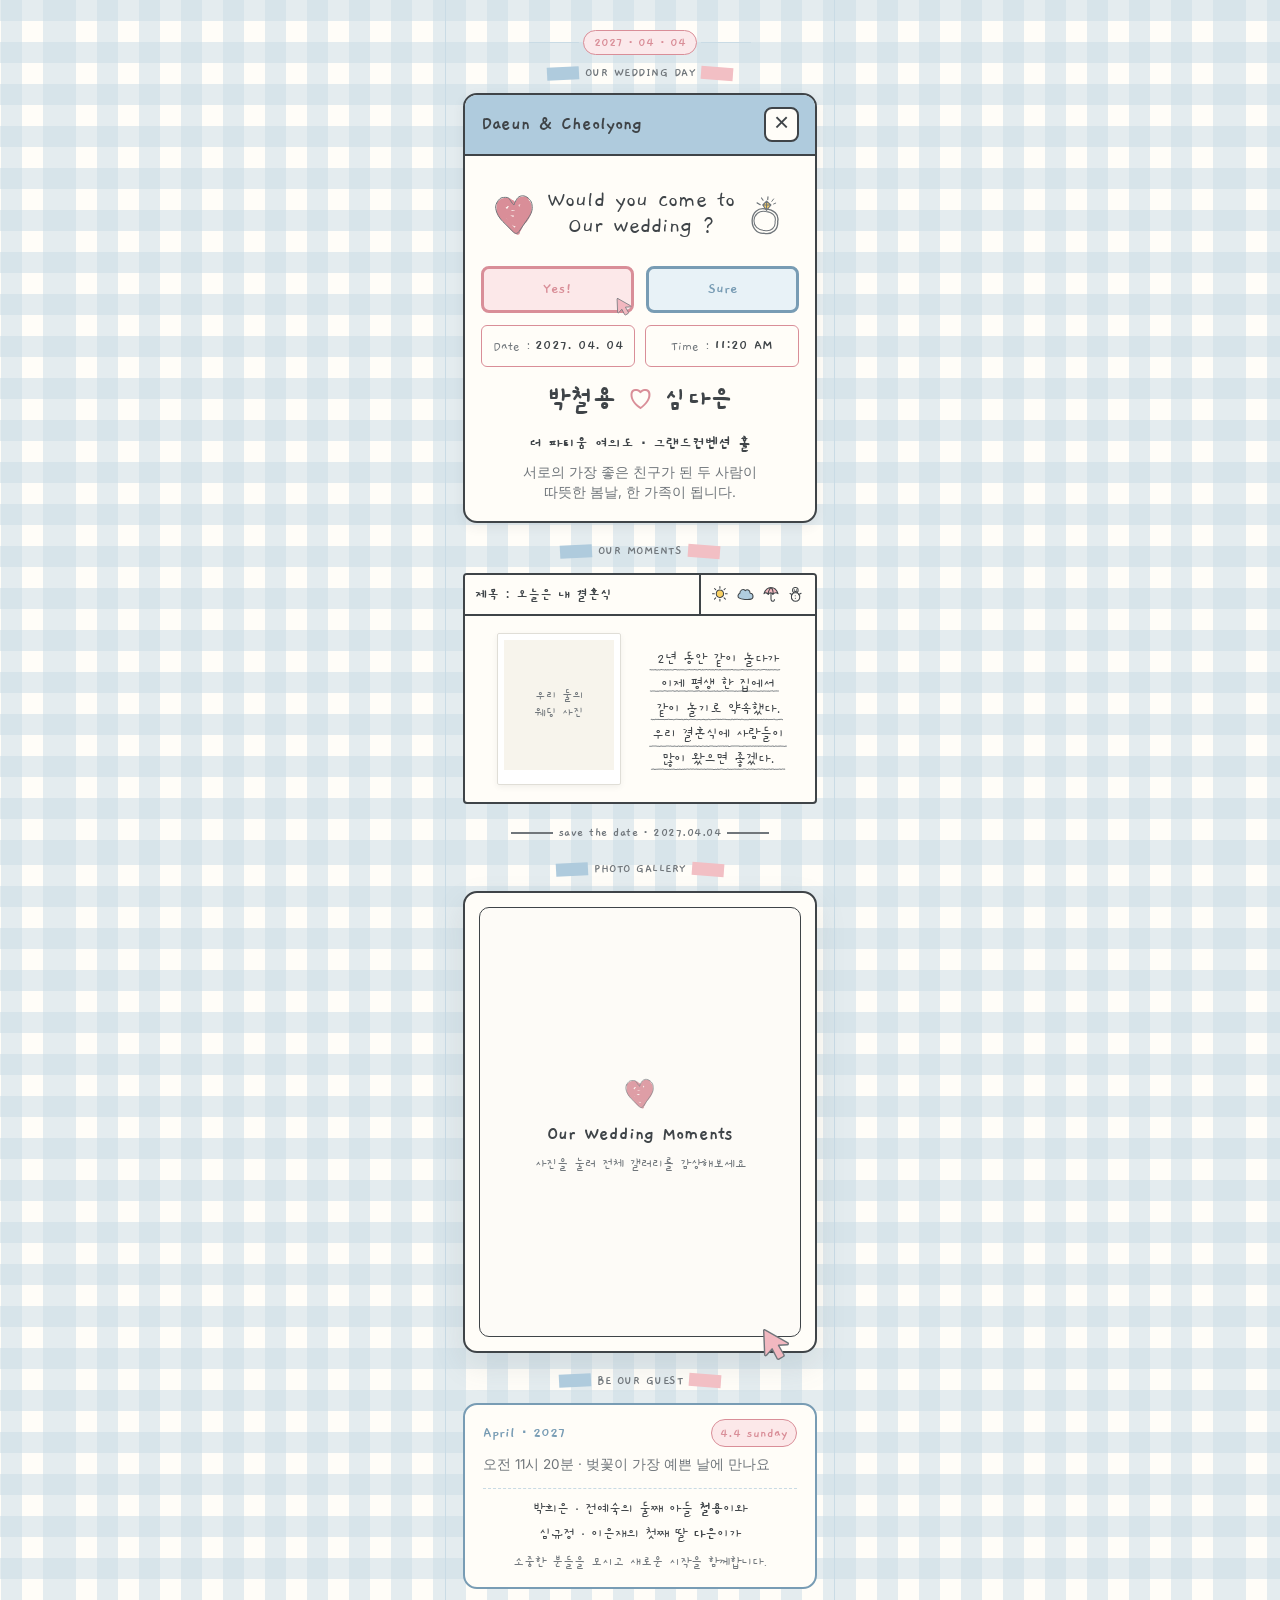
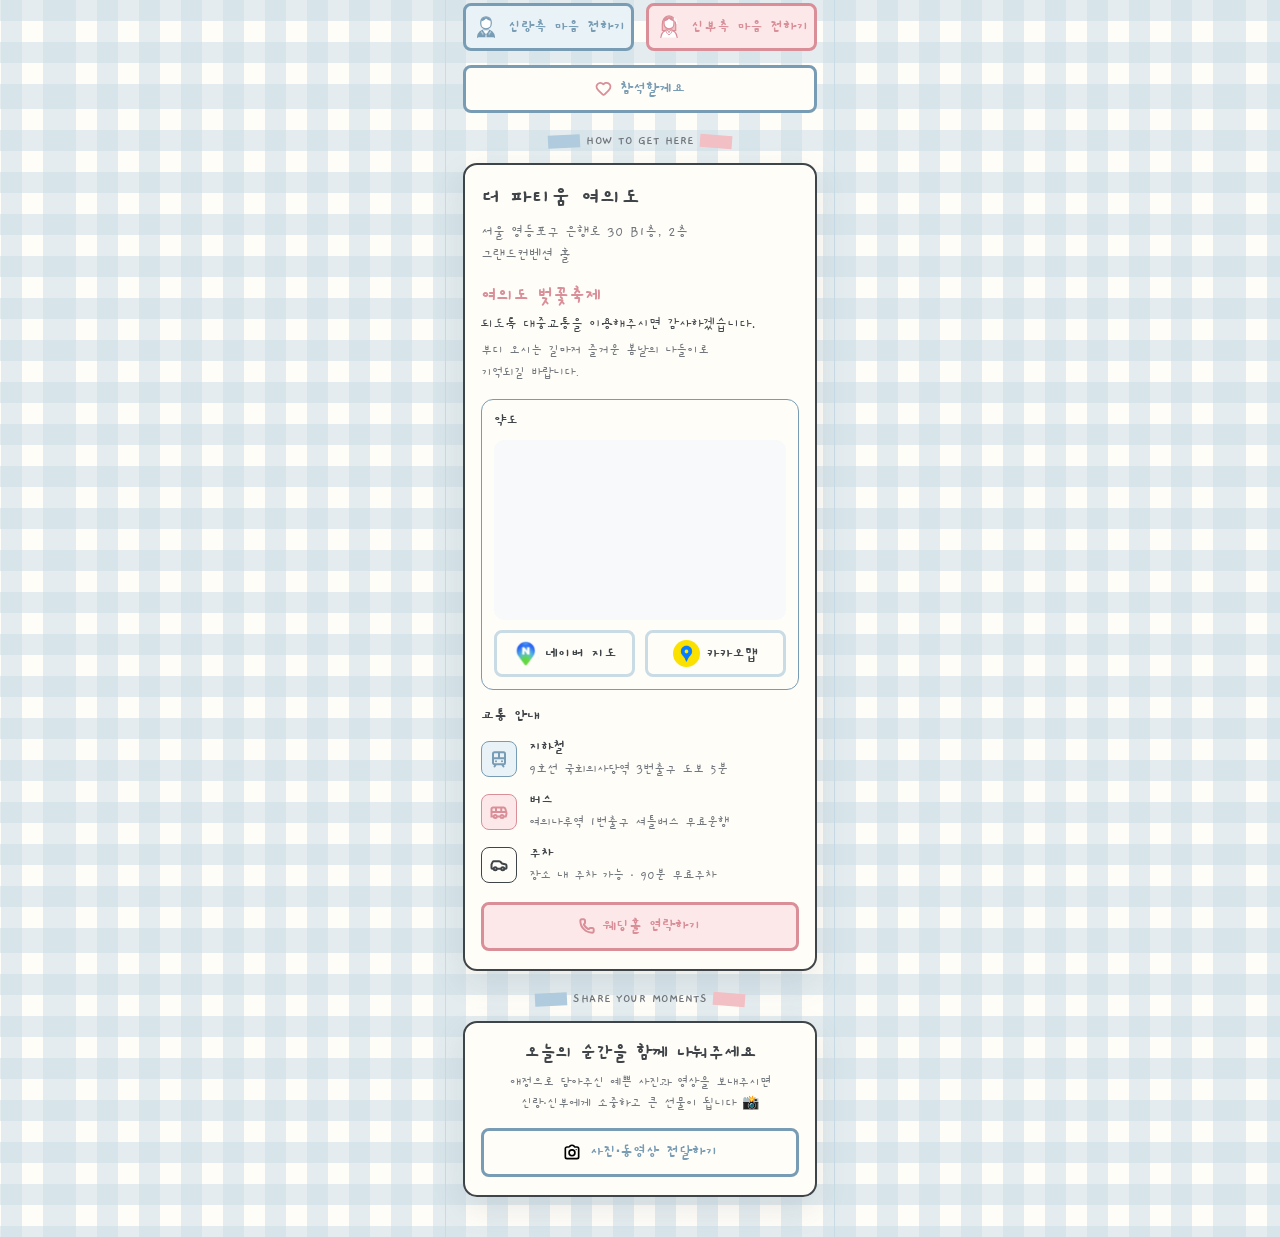
==== commit ff4ec186: "feat: Add photo sharing feature with upload modal and direct upload functionality" ====
--- a/index.html
+++ b/index.html
@@ -29,9 +29,7 @@
 
           <!-- Tape label -->
           <div class="section-tape-label" style="margin-top: 10px; margin-bottom: 12px">
-            <span class="tape-deco-pink"></span>
             <span class="tape-title">OUR WEDDING DAY</span>
-            <span class="tape-deco-blue"></span>
           </div>
 
           <!-- Invitation Window -->
@@ -87,9 +85,7 @@
 
           <!-- Photo Diary Section Tape -->
           <div class="section-tape-label" style="margin-top: 20px; margin-bottom: 14px">
-            <span class="tape-deco-blue"></span>
             <span class="tape-title">OUR MOMENTS</span>
-            <span class="tape-deco-pink"></span>
           </div>
 
           <!-- Newspaper / Photo Diary Card -->
@@ -118,7 +114,7 @@
           </article>
 
           <!-- Save the Date Note -->
-          <div class="section-tape-label" style="margin: 20px">
+          <div class="section-tape-label custom-divider" style="margin: 20px">
             <div style="width: 42px; height: 2px; background-color: var(--color-muted)"></div>
             <span class="tape-title" style="font-size: 13px">save the date · 2027.04.04</span>
             <div style="width: 42px; height: 2px; background-color: var(--color-muted)"></div>
@@ -129,9 +125,7 @@
           <section class="page-section" id="section-story">
             <!-- Gallery Section Tape -->
             <div class="section-tape-label" style="margin-top: 20px; margin-bottom: 14px">
-              <span class="tape-deco-blue"></span>
               <span class="tape-title">PHOTO GALLERY</span>
-              <span class="tape-deco-pink"></span>
             </div>
 
             <!-- Photo Gallery Card -->
@@ -160,9 +154,7 @@
            <section class="page-section" id="section-directions" style="margin-top: 10px">
           
           <div class="section-tape-label" style="margin-bottom: 14px; margin-top: 20px;">
-            <span class="tape-deco-blue"></span>
             <span class="tape-title">BE OUR GUEST</span>
-            <span class="tape-deco-pink"></span>
           </div>
           <div class="calendar-card">
             <div class="calendar-header">
@@ -203,9 +195,7 @@
         <section class="page-section" id="section-directions" style="margin-top: 20px">
           <!-- Directions Section Tape -->
           <div class="section-tape-label" style="margin-bottom: 14px">
-            <span class="tape-deco-blue"></span>
             <span class="tape-title">HOW TO GET HERE</span>
-            <span class="tape-deco-pink"></span>
           </div>
 
           <!-- Way to Venue Card -->
@@ -285,6 +275,31 @@
               <img src="assets/icon_phone.svg" alt="" width="16" height="16" aria-hidden="true" />
               <span>웨딩홀 연락하기</span>
             </a>
+          </article>
+        </section>
+
+        <!-- ======================================================
+           Page 04 / Share Photo & Moments (하객 사진 공유)
+           ====================================================== -->
+        <section class="page-section" id="section-photo-share" style="margin-top: 20px">
+          <!-- Photo Share Section Tape -->
+          <div class="section-tape-label" style="margin-bottom: 14px">
+            <span class="tape-title">SHARE YOUR MOMENTS</span>
+          </div>
+
+          <!-- Photo Share Card -->
+          <article class="photo-share-card">
+            <div class="photo-share-intro">
+              <h3 class="photo-share-title">오늘의 순간을 함께 나눠주세요</h3>
+              <p class="photo-share-desc">애정으로 담아주신 예쁜 사진과 영상을 보내주시면<br />신랑·신부에게 소중하고 큰 선물이 됩니다 📸</p>
+            </div>
+            <div class="response-choices-container" style="margin-top: 14px">
+              <input type="file" id="direct-photo-input" accept="image/*,video/*" multiple style="display: none" />
+              <button type="button" class="btn-choice-white" style="height: 48.4px" id="btn-open-upload">
+                <img src="assets/icon_camera.svg" alt="" width="20" height="20" aria-hidden="true" />
+                <span>사진·동영상 전달하기</span>
+              </button>
+            </div>
           </article>
         </section>
       </main>
--- a/css/style.css
+++ b/css/style.css
@@ -141,20 +141,25 @@
   gap: 6px;
 }
 
-.tape-deco-pink {
+/* 자동 테이프 데코 (좌측: 블루 / 우측: 핑크) */
+.section-tape-label:not(.custom-divider)::before {
+  content: "";
+  width: 32px;
+  height: 13px;
+  background-color: var(--color-blue-accent);
+  display: inline-block;
+  transform: rotate(-2.9deg);
+  flex-shrink: 0;
+}
+
+.section-tape-label:not(.custom-divider)::after {
+  content: "";
   width: 32px;
   height: 13px;
   background-color: var(--color-pink-tape);
   display: inline-block;
   transform: rotate(4.1deg);
-}
-
-.tape-deco-blue {
-  width: 32px;
-  height: 13px;
-  background-color: var(--color-blue-accent);
-  display: inline-block;
-  transform: rotate(-2.9deg);
+  flex-shrink: 0;
 }
 
 .tape-title {
@@ -881,7 +886,7 @@
 /* Mini Map & Actions */
 .mini-map-box {
   background-color: var(--bg-paper);
-  border: var(--border-sm) solid var(--color-pink-primary);
+  border: var(--border-sm) solid var(--color-blue-primary);
   border-radius: 12px;
   padding: 12px;
   display: flex;
@@ -899,7 +904,6 @@
   height: 180px;
   width: 100%;
   background-color: #f7f9fa; /* token-exempt: map placeholder */
-  border: var(--border-sm) solid var(--color-slate);
   border-radius: 10px;
   display: flex;
   align-items: center;
@@ -915,7 +919,7 @@
   flex: 1;
   height: 46.6px;
   background-color: var(--bg-paper);
-  border: var(--border-md) solid var(--color-slate);
+  border: var(--border-md) solid var(--color-blue-border);
   border-radius: 8px;
   display: flex;
   align-items: center;
@@ -1514,15 +1518,26 @@
     opacity 0.1s ease;
 }
 
-.btn-account-copy {
-  background-color: var(--bg-paper);
-  border: var(--border-md) solid var(--color-slate);
-  color: var(--color-slate);
-}
-
-.btn-account-copy:active {
+.account-card-item-groom .btn-account-copy {
+  background-color: var(--bg-paper);
+  border: var(--border-md) solid var(--color-blue-primary);
+  color: var(--color-blue-primary);
+}
+
+.account-card-item-groom .btn-account-copy:active {
   transform: scale(0.96);
-  background-color: #f0eee6; /* token-exempt: button active bg */
+  background-color: var(--color-blue-soft);
+}
+
+.account-card-item-bride .btn-account-copy {
+  background-color: var(--bg-paper);
+  border: var(--border-md) solid var(--color-pink-primary);
+  color: var(--color-pink-primary);
+}
+
+.account-card-item-bride .btn-account-copy:active {
+  transform: scale(0.96);
+  background-color: var(--color-pink-btn);
 }
 
 .btn-account-kakaopay {
@@ -1535,3 +1550,111 @@
   transform: scale(0.96);
   opacity: 0.85;
 }
+
+/* ==========================================================
+   7단계: 하객 사진·영상 공유 (Photo Share) 카드 & 업로드 모달
+   ========================================================== */
+.photo-share-card {
+  position: relative;
+  width: 100%;
+  background-color: var(--bg-paper);
+  border: var(--border-lg) solid var(--color-slate);
+  border-radius: 14px;
+  padding: 18px 16px;
+  display: flex;
+  flex-direction: column;
+  box-shadow: 0px 12px 30px 0px rgba(107, 122, 130, 0.14); /* token-exempt: card elevation */
+}
+
+.photo-share-intro {
+  display: flex;
+  flex-direction: column;
+  gap: 6px;
+  text-align: center;
+}
+
+.photo-share-title {
+  font-size: 20px;
+  font-weight: 700;
+  color: var(--color-slate);
+}
+
+.photo-share-desc {
+  font-size: 14px;
+  line-height: 1.5;
+  color: var(--color-muted);
+}
+
+#btn-open-upload:active {
+  transform: scale(0.96);
+  opacity: 0.85;
+}
+
+.btn-file-select {
+  width: 100%;
+  min-height: 44px;
+  background-color: var(--color-pink-btn);
+  border: var(--border-sm) dashed var(--color-pink-primary);
+  border-radius: 8px;
+  display: flex;
+  align-items: center;
+  justify-content: center;
+  gap: 8px;
+  font-family: var(--font-gaegu);
+  font-size: 16px;
+  font-weight: 700;
+  color: var(--color-pink-primary);
+  cursor: pointer;
+  -webkit-tap-highlight-color: transparent;
+  outline: none;
+  padding: 8px 12px;
+  transition:
+    transform 0.1s ease,
+    background-color 0.1s ease;
+}
+
+.btn-file-select:active {
+  transform: scale(0.97);
+  background-color: var(--color-pink-badge);
+}
+
+.upload-file-summary {
+  display: flex;
+  flex-direction: column;
+  gap: 6px;
+  margin-top: 6px;
+}
+
+.upload-file-count {
+  font-size: 13.5px;
+  font-weight: 700;
+  color: var(--color-blue-primary);
+}
+
+.upload-file-preview-list {
+  display: flex;
+  gap: 6px;
+  overflow-x: auto;
+  padding-bottom: 4px;
+  scrollbar-width: thin;
+}
+
+.upload-preview-thumb {
+  width: 48px;
+  height: 48px;
+  border-radius: 6px;
+  object-fit: cover;
+  border: var(--border-sm) solid var(--color-slate);
+  flex-shrink: 0;
+}
+
+.upload-direct-link {
+  font-size: 13px;
+  color: var(--color-muted);
+  text-align: center;
+  text-decoration: underline;
+  cursor: pointer;
+  margin-top: 4px;
+  display: block;
+}
+
